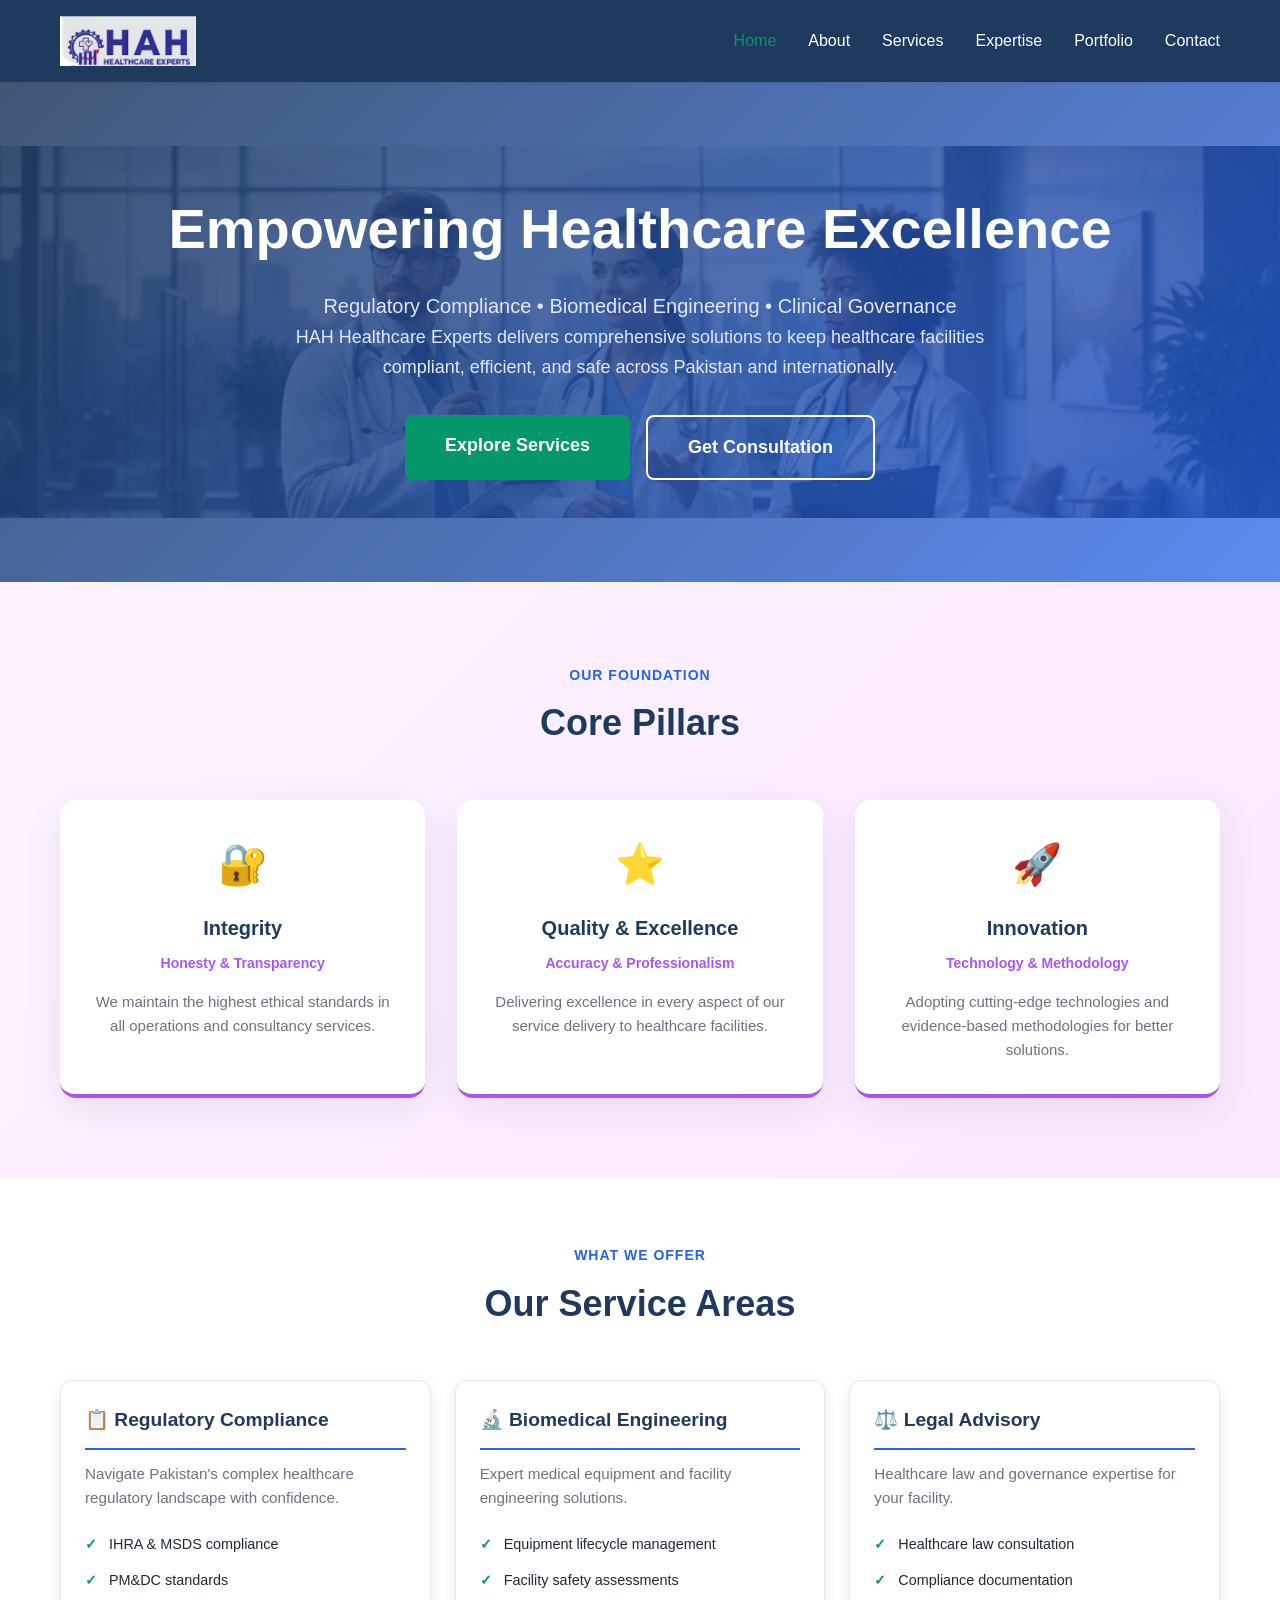
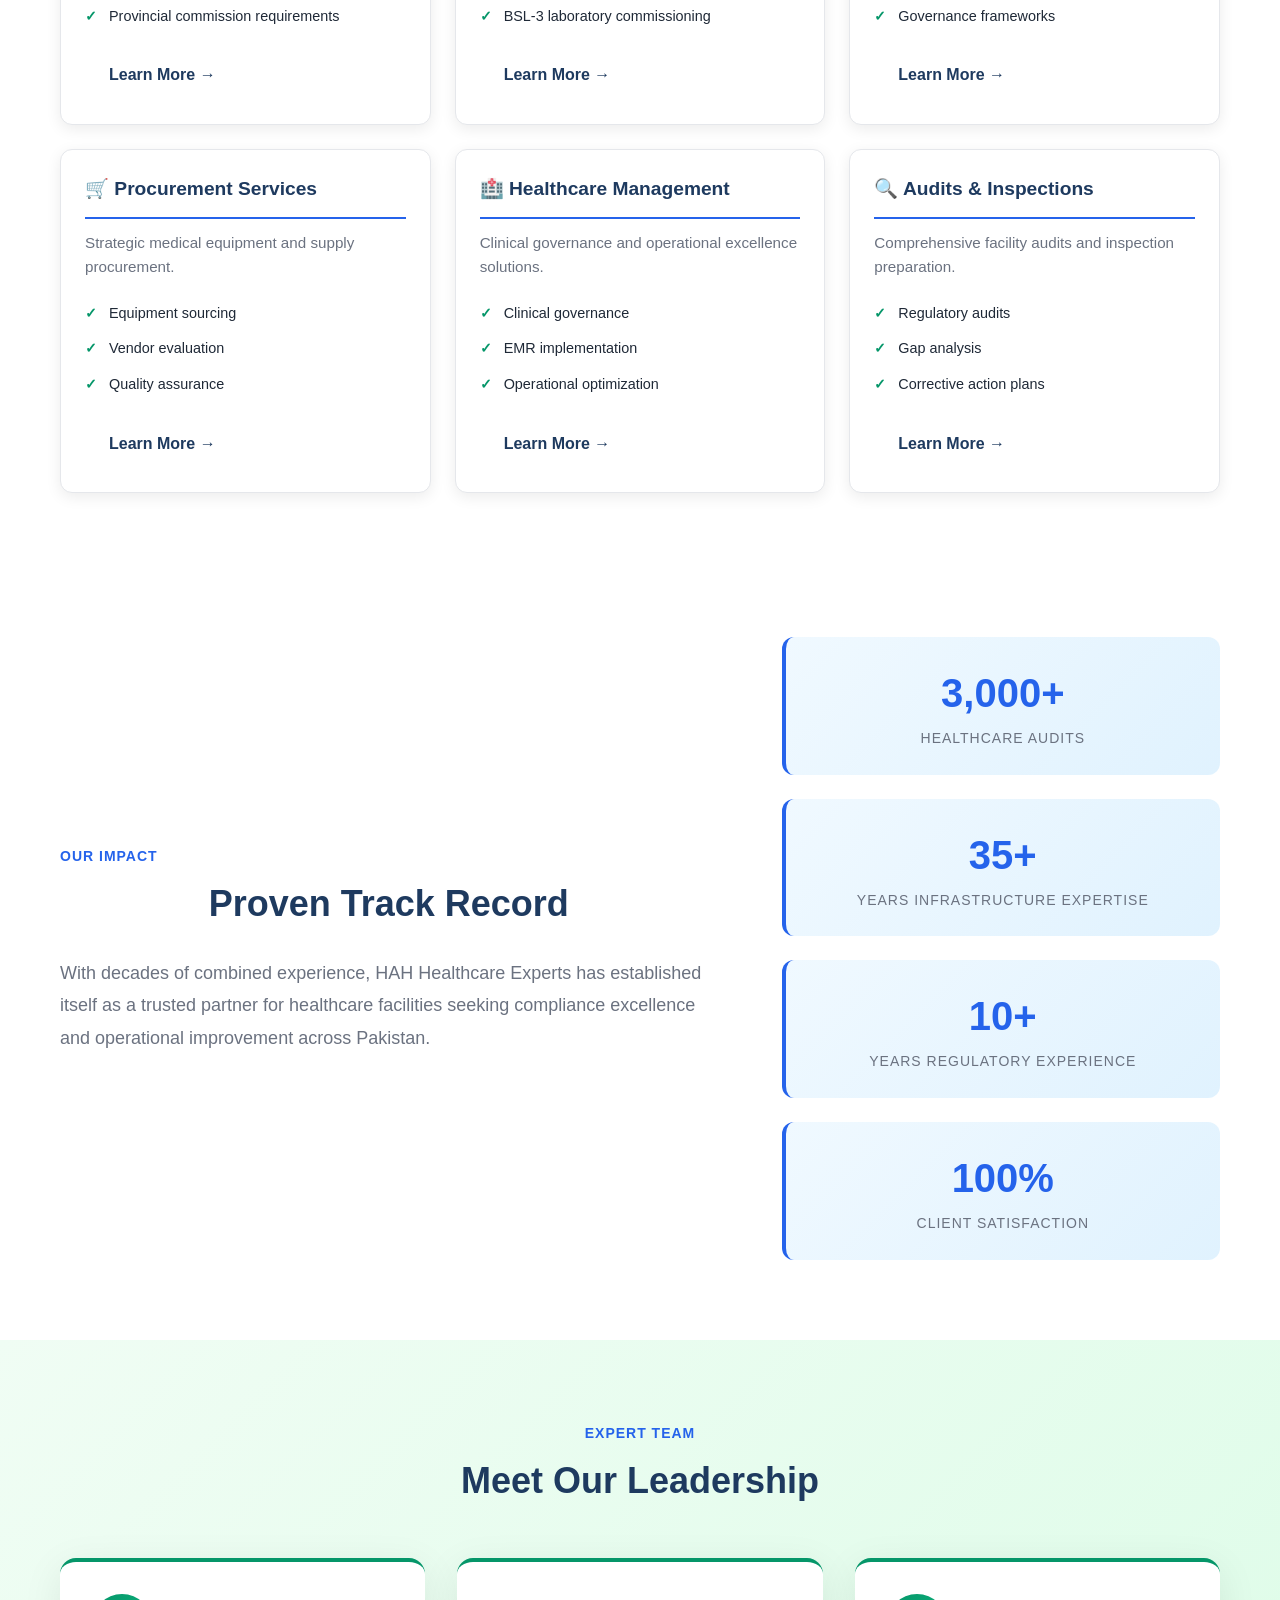
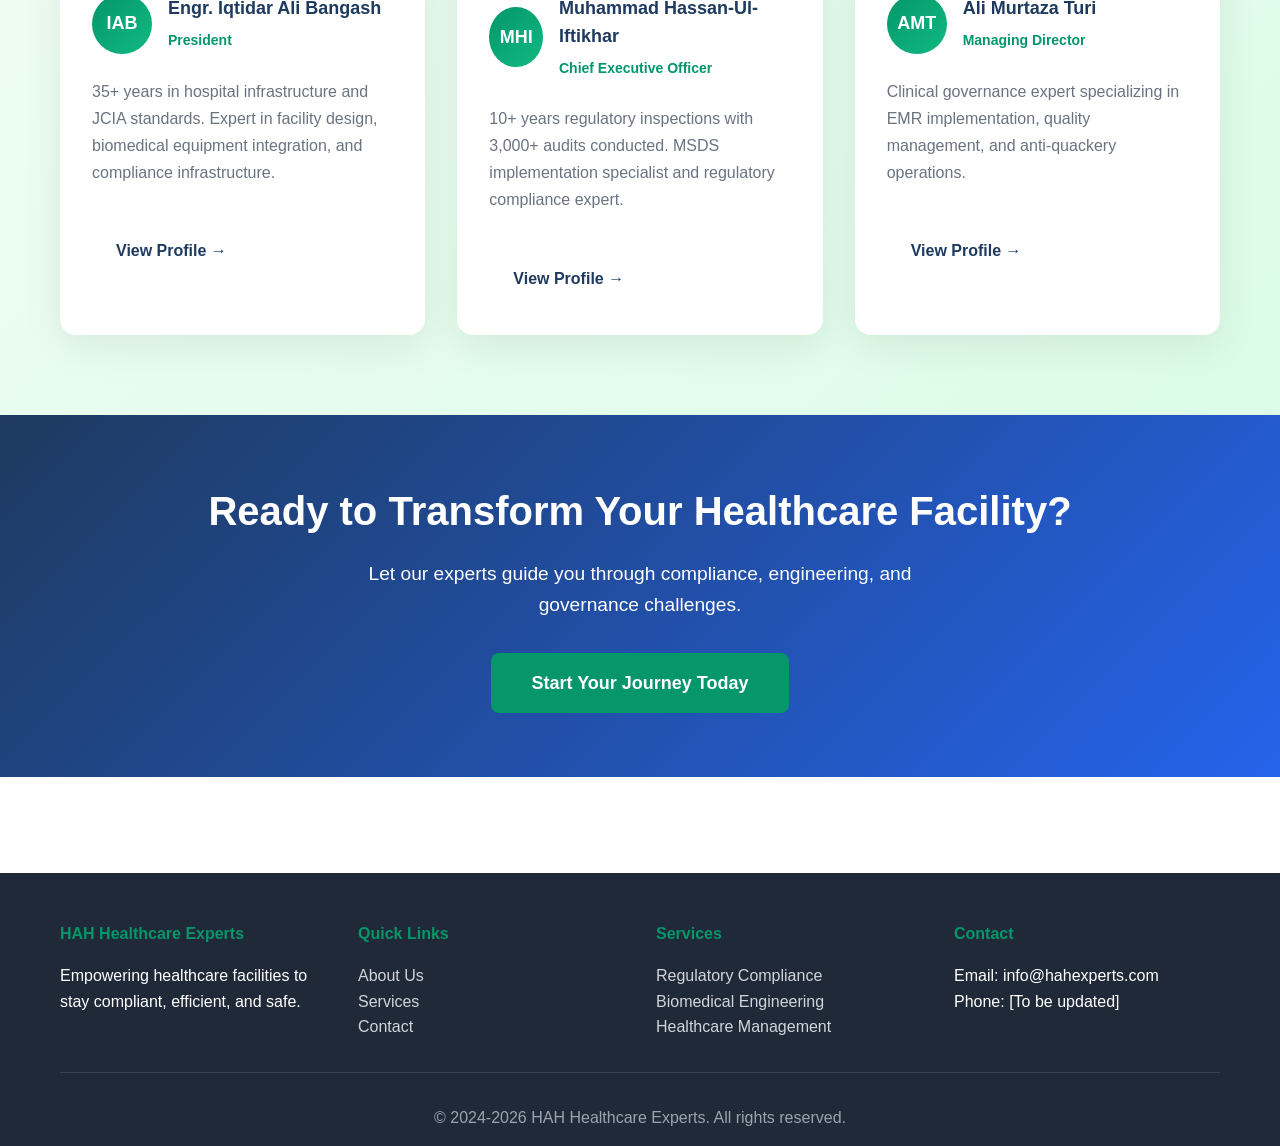
==== public_html/index.html @ 11bd0dc6 "Initial Commit" ====
<!DOCTYPE html>
<html lang="en">
<head>
    <meta charset="UTF-8">
    <meta name="viewport" content="width=device-width, initial-scale=1.0">
    <title>HAH Healthcare Experts - Healthcare Regulatory Compliance & Biomedical Engineering</title>
    <meta name="description" content="HAH Healthcare Experts: Empowering healthcare facilities to stay compliant, efficient, and safe. Regulatory compliance, biomedical engineering, and clinical governance solutions.">
    <meta name="keywords" content="healthcare compliance, biomedical engineering, regulatory, IHRA, MSDS, Pakistan">
    <link rel="stylesheet" href="styles/main.css">
</head>
<body>
    <!-- Navigation -->
    <nav class="navbar">
        <div class="container">
            <a href="index.html" class="logo"><img src="images/logo.png" alt="HAH Healthcare Experts" class="logo-img"></a>
            <ul class="nav-menu">
                <li><a href="index.html" class="active">Home</a></li>
                <li><a href="about.html">About</a></li>
                <li><a href="services.html">Services</a></li>
                <li><a href="expertise.html">Expertise</a></li>
                <li><a href="portfolio.html">Portfolio</a></li>
                <li><a href="contact.html">Contact</a></li>
            </ul>
        </div>
    </nav>

    <!-- Hero Section -->
    <section class="about-hero home-hero">
        <img src="images/header-healthcare-experts.png" alt="Healthcare Excellence" class="about-hero-image">
        <div class="about-hero-overlay">
            <div class="container">
                <h1>Empowering Healthcare Excellence</h1>
                <p class="hero-subtitle">Regulatory Compliance • Biomedical Engineering • Clinical Governance</p>
                <p class="hero-description">HAH Healthcare Experts delivers comprehensive solutions to keep healthcare facilities compliant, efficient, and safe across Pakistan and internationally.</p>
                <div class="hero-buttons">
                    <a href="services.html" class="btn btn-primary btn-large">Explore Services</a>
                    <a href="contact.html" class="btn btn-outline-light btn-large">Get Consultation</a>
                </div>
            </div>
        </div>
    </section>

    <!-- Core Pillars -->
    <section class="about-values">
        <div class="container">
            <div class="section-header">
                <span class="section-label">Our Foundation</span>
                <h2>Core Pillars</h2>
            </div>
            <div class="values-cards">
                <div class="value-card">
                    <div class="value-icon">🔐</div>
                    <h3>Integrity</h3>
                    <p class="value-highlight">Honesty & Transparency</p>
                    <p>We maintain the highest ethical standards in all operations and consultancy services.</p>
                </div>
                <div class="value-card">
                    <div class="value-icon">⭐</div>
                    <h3>Quality & Excellence</h3>
                    <p class="value-highlight">Accuracy & Professionalism</p>
                    <p>Delivering excellence in every aspect of our service delivery to healthcare facilities.</p>
                </div>
                <div class="value-card">
                    <div class="value-icon">🚀</div>
                    <h3>Innovation</h3>
                    <p class="value-highlight">Technology & Methodology</p>
                    <p>Adopting cutting-edge technologies and evidence-based methodologies for better solutions.</p>
                </div>
            </div>
        </div>
    </section>

    <!-- Services Overview -->
    <section class="biomedical-detailed">
        <div class="container">
            <div class="section-header">
                <span class="section-label">What We Offer</span>
                <h2>Our Service Areas</h2>
            </div>
            <div class="biomedical-services">
                <div class="service-detail">
                    <h3>📋 Regulatory Compliance</h3>
                    <p>Navigate Pakistan's complex healthcare regulatory landscape with confidence.</p>
                    <ul>
                        <li>IHRA & MSDS compliance</li>
                        <li>PM&DC standards</li>
                        <li>Provincial commission requirements</li>
                    </ul>
                    <a href="compliance.html" class="btn btn-secondary">Learn More →</a>
                </div>
                <div class="service-detail">
                    <h3>🔬 Biomedical Engineering</h3>
                    <p>Expert medical equipment and facility engineering solutions.</p>
                    <ul>
                        <li>Equipment lifecycle management</li>
                        <li>Facility safety assessments</li>
                        <li>BSL-3 laboratory commissioning</li>
                    </ul>
                    <a href="biomedical.html" class="btn btn-secondary">Learn More →</a>
                </div>
                <div class="service-detail">
                    <h3>⚖️ Legal Advisory</h3>
                    <p>Healthcare law and governance expertise for your facility.</p>
                    <ul>
                        <li>Healthcare law consultation</li>
                        <li>Compliance documentation</li>
                        <li>Governance frameworks</li>
                    </ul>
                    <a href="services.html" class="btn btn-secondary">Learn More →</a>
                </div>
                <div class="service-detail">
                    <h3>🛒 Procurement Services</h3>
                    <p>Strategic medical equipment and supply procurement.</p>
                    <ul>
                        <li>Equipment sourcing</li>
                        <li>Vendor evaluation</li>
                        <li>Quality assurance</li>
                    </ul>
                    <a href="services.html" class="btn btn-secondary">Learn More →</a>
                </div>
                <div class="service-detail">
                    <h3>🏥 Healthcare Management</h3>
                    <p>Clinical governance and operational excellence solutions.</p>
                    <ul>
                        <li>Clinical governance</li>
                        <li>EMR implementation</li>
                        <li>Operational optimization</li>
                    </ul>
                    <a href="services.html" class="btn btn-secondary">Learn More →</a>
                </div>
                <div class="service-detail">
                    <h3>🔍 Audits & Inspections</h3>
                    <p>Comprehensive facility audits and inspection preparation.</p>
                    <ul>
                        <li>Regulatory audits</li>
                        <li>Gap analysis</li>
                        <li>Corrective action plans</li>
                    </ul>
                    <a href="services.html" class="btn btn-secondary">Learn More →</a>
                </div>
            </div>
        </div>
    </section>

    <!-- Statistics -->
    <section class="about-who-we-are">
        <div class="container">
            <div class="who-content">
                <div class="who-text">
                    <span class="section-label">Our Impact</span>
                    <h2>Proven Track Record</h2>
                    <p>With decades of combined experience, HAH Healthcare Experts has established itself as a trusted partner for healthcare facilities seeking compliance excellence and operational improvement across Pakistan.</p>
                </div>
                <div class="who-stats">
                    <div class="stat-item">
                        <span class="stat-number">3,000+</span>
                        <span class="stat-label">Healthcare Audits</span>
                    </div>
                    <div class="stat-item">
                        <span class="stat-number">35+</span>
                        <span class="stat-label">Years Infrastructure Expertise</span>
                    </div>
                    <div class="stat-item">
                        <span class="stat-number">10+</span>
                        <span class="stat-label">Years Regulatory Experience</span>
                    </div>
                    <div class="stat-item">
                        <span class="stat-number">100%</span>
                        <span class="stat-label">Client Satisfaction</span>
                    </div>
                </div>
            </div>
        </div>
    </section>

    <!-- Leadership -->
    <section class="about-team">
        <div class="container">
            <div class="section-header">
                <span class="section-label">Expert Team</span>
                <h2>Meet Our Leadership</h2>
            </div>
            <div class="team-cards">
                <div class="team-card">
                    <div class="team-card-header">
                        <div class="team-avatar">IAB</div>
                        <div class="team-title-block">
                            <h3>Engr. Iqtidar Ali Bangash</h3>
                            <span class="team-role">President</span>
                        </div>
                    </div>
                    <p class="team-bio">35+ years in hospital infrastructure and JCIA standards. Expert in facility design, biomedical equipment integration, and compliance infrastructure.</p>
                    <a href="expertise.html" class="btn btn-secondary">View Profile →</a>
                </div>
                <div class="team-card">
                    <div class="team-card-header">
                        <div class="team-avatar">MHI</div>
                        <div class="team-title-block">
                            <h3>Muhammad Hassan-Ul-Iftikhar</h3>
                            <span class="team-role">Chief Executive Officer</span>
                        </div>
                    </div>
                    <p class="team-bio">10+ years regulatory inspections with 3,000+ audits conducted. MSDS implementation specialist and regulatory compliance expert.</p>
                    <a href="expertise.html" class="btn btn-secondary">View Profile →</a>
                </div>
                <div class="team-card">
                    <div class="team-card-header">
                        <div class="team-avatar">AMT</div>
                        <div class="team-title-block">
                            <h3>Ali Murtaza Turi</h3>
                            <span class="team-role">Managing Director</span>
                        </div>
                    </div>
                    <p class="team-bio">Clinical governance expert specializing in EMR implementation, quality management, and anti-quackery operations.</p>
                    <a href="expertise.html" class="btn btn-secondary">View Profile →</a>
                </div>
            </div>
        </div>
    </section>

    <!-- CTA Section -->
    <section class="cta-section">
        <div class="container">
            <h2>Ready to Transform Your Healthcare Facility?</h2>
            <p>Let our experts guide you through compliance, engineering, and governance challenges.</p>
            <a href="contact.html" class="btn btn-primary btn-large">Start Your Journey Today</a>
        </div>
    </section>

    <!-- Footer -->
    <footer class="footer">
        <div class="container">
            <div class="footer-content">
                <div class="footer-section">
                    <h4>HAH Healthcare Experts</h4>
                    <p>Empowering healthcare facilities to stay compliant, efficient, and safe.</p>
                </div>
                <div class="footer-section">
                    <h4>Quick Links</h4>
                    <ul>
                        <li><a href="about.html">About Us</a></li>
                        <li><a href="services.html">Services</a></li>
                        <li><a href="contact.html">Contact</a></li>
                    </ul>
                </div>
                <div class="footer-section">
                    <h4>Services</h4>
                    <ul>
                        <li><a href="compliance.html">Regulatory Compliance</a></li>
                        <li><a href="biomedical.html">Biomedical Engineering</a></li>
                        <li><a href="services.html">Healthcare Management</a></li>
                    </ul>
                </div>
                <div class="footer-section">
                    <h4>Contact</h4>
                    <p>Email: info@hahexperts.com</p>
                    <p>Phone: [To be updated]</p>
                </div>
            </div>
            <div class="footer-bottom">
                <p>&copy; 2024-2026 HAH Healthcare Experts. All rights reserved.</p>
            </div>
        </div>
    </footer>

    <script src="styles/main.js"></script>
</body>
</html>
---- public_html/styles/main.css ----
/* HAH Healthcare Experts - Main Stylesheet */

* {
    margin: 0;
    padding: 0;
    box-sizing: border-box;
}

:root {
    --primary-color: #1e3a5f;
    --secondary-color: #2563eb;
    --accent-color: #059669;
    --light-bg: #f8fafc;
    --text-dark: #1f2937;
    --text-light: #6b7280;
    --border-color: #e5e7eb;
    --shadow: 0 1px 3px rgba(0,0,0,0.1);
    --shadow-md: 0 4px 6px rgba(0,0,0,0.1);
}

body {
    font-family: -apple-system, BlinkMacSystemFont, 'Segoe UI', Roboto, 'Helvetica Neue', Arial, sans-serif;
    line-height: 1.6;
    color: var(--text-dark);
    background-color: #fff;
}

.container {
    max-width: 1200px;
    margin: 0 auto;
    padding: 0 20px;
}

/* Navigation */
.navbar {
    background: var(--primary-color);
    color: white;
    padding: 1rem 0;
    box-shadow: var(--shadow);
    position: sticky;
    top: 0;
    z-index: 100;
}

.navbar .container {
    display: flex;
    justify-content: space-between;
    align-items: center;
}

.logo {
    font-size: 1.5rem;
    font-weight: 700;
    color: white;
    text-decoration: none;
    display: flex;
    align-items: center;
}

.logo-img {
    height: 50px;
    width: auto;
    max-width: 200px;
    object-fit: contain;
}

.nav-menu {
    display: flex;
    list-style: none;
    gap: 2rem;
}

.nav-menu a {
    color: white;
    text-decoration: none;
    transition: color 0.3s ease;
}

.nav-menu a:hover,
.nav-menu a.active {
    color: var(--accent-color);
}

/* Hero Section */
.hero {
    background: linear-gradient(135deg, var(--primary-color) 0%, var(--secondary-color) 100%);
    color: white;
    padding: 6rem 0;
}

.hero .container {
    display: grid;
    grid-template-columns: 1fr 1fr;
    gap: 3rem;
    align-items: center;
}

.hero-content h1 {
    font-size: 3rem;
    margin-bottom: 1rem;
    line-height: 1.2;
}

.hero .subtitle {
    font-size: 1.25rem;
    margin-bottom: 1rem;
    color: #e0e7ff;
}

.hero .description {
    font-size: 1.1rem;
    margin-bottom: 2rem;
    color: #dbeafe;
    max-width: 90%;
}

.cta-buttons {
    display: flex;
    gap: 1rem;
    flex-wrap: wrap;
}

.btn {
    padding: 0.75rem 1.5rem;
    border-radius: 0.5rem;
    text-decoration: none;
    font-weight: 600;
    transition: all 0.3s ease;
    border: none;
    cursor: pointer;
    display: inline-block;
    text-align: center;
}

.btn-primary {
    background: var(--accent-color);
    color: white;
}

.btn-primary:hover {
    background: #047857;
    transform: translateY(-2px);
    box-shadow: var(--shadow-md);
}

.btn-secondary {
    background: white;
    color: var(--primary-color);
}

.btn-secondary:hover {
    background: #f0f9ff;
}

.btn-large {
    padding: 1rem 2rem;
    font-size: 1.1rem;
}

/* Sections */
section {
    padding: 4rem 0;
}

section h2 {
    font-size: 2.5rem;
    margin-bottom: 1rem;
    text-align: center;
    color: var(--primary-color);
}

section h3 {
    font-size: 1.5rem;
    color: var(--primary-color);
    margin-bottom: 0.5rem;
}

/* Pillars Section */
.pillars {
    background: var(--light-bg);
}

.pillars-grid {
    display: grid;
    grid-template-columns: repeat(auto-fit, minmax(250px, 1fr));
    gap: 2rem;
    margin-top: 3rem;
}

.pillar-card {
    background: white;
    padding: 2rem;
    border-radius: 0.5rem;
    box-shadow: var(--shadow);
    text-align: center;
    transition: transform 0.3s ease;
}

.pillar-card:hover {
    transform: translateY(-5px);
}

.pillar-icon {
    font-size: 3rem;
    margin-bottom: 1rem;
}

.pillar-card h3 {
    margin-bottom: 0.5rem;
}

.pillar-card p {
    color: var(--text-light);
}

/* Services Grid */
.services-grid {
    display: grid;
    grid-template-columns: repeat(auto-fit, minmax(300px, 1fr));
    gap: 2rem;
    margin-top: 3rem;
}

.service-card {
    background: white;
    padding: 2rem;
    border-radius: 0.5rem;
    box-shadow: var(--shadow);
    border-left: 4px solid var(--accent-color);
    transition: all 0.3s ease;
}

.service-card:hover {
    box-shadow: var(--shadow-md);
    transform: translateY(-2px);
}

.service-card a {
    color: var(--secondary-color);
    text-decoration: none;
    font-weight: 600;
    transition: color 0.3s ease;
}

.service-card a:hover {
    color: var(--accent-color);
}

/* Stats Section */
.stats {
    background: var(--primary-color);
    color: white;
    display: grid;
    grid-template-columns: repeat(auto-fit, minmax(200px, 1fr));
    gap: 2rem;
    text-align: center;
}

.stat-item h3 {
    font-size: 2.5rem;
    color: var(--accent-color);
    margin-bottom: 0.5rem;
}

.stat-item p {
    color: #e0e7ff;
}

/* Leadership Section */
.leaders-grid {
    display: grid;
    grid-template-columns: repeat(auto-fit, minmax(300px, 1fr));
    gap: 2rem;
    margin-top: 3rem;
}

.leader-card {
    background: white;
    padding: 2rem;
    border-radius: 0.5rem;
    box-shadow: var(--shadow);
    text-align: center;
}

.leader-card .position {
    color: var(--secondary-color);
    font-weight: 600;
    margin-bottom: 1rem;
}

.leader-card .expertise {
    color: var(--text-light);
    font-size: 0.95rem;
}

/* CTA Section */
.cta-section {
    background: linear-gradient(135deg, var(--primary-color) 0%, var(--secondary-color) 100%);
    color: white;
    text-align: center;
    padding: 4rem;
}

.cta-section h2 {
    color: white;
    margin-bottom: 1rem;
}

.cta-section p {
    font-size: 1.2rem;
    margin-bottom: 2rem;
    max-width: 600px;
    margin-left: auto;
    margin-right: auto;
}

/* Footer */
.footer {
    background: var(--text-dark);
    color: white;
    padding: 3rem 0 1rem;
    margin-top: 6rem;
}

.footer-content {
    display: grid;
    grid-template-columns: repeat(auto-fit, minmax(250px, 1fr));
    gap: 2rem;
    margin-bottom: 2rem;
}

.footer-section h4 {
    margin-bottom: 1rem;
    color: var(--accent-color);
}

.footer-section ul {
    list-style: none;
}

.footer-section a {
    color: #d1d5db;
    text-decoration: none;
    transition: color 0.3s ease;
}

.footer-section a:hover {
    color: var(--accent-color);
}

.footer-bottom {
    border-top: 1px solid #374151;
    padding-top: 2rem;
    text-align: center;
    color: #9ca3af;
}

/* Page Header */
.page-header {
    background: linear-gradient(135deg, var(--primary-color) 0%, var(--secondary-color) 100%);
    color: white;
    padding: 0;
    text-align: center;
}

.page-header-image {
    width: 100%;
    height: 280px;
    object-fit: cover;
    display: block;
}

.page-header-content {
    padding: 3rem 2rem;
}

.page-header h1 {
    font-size: 2.5rem;
    margin-bottom: 1rem;
}

.page-header p {
    font-size: 1.1rem;
    opacity: 0.95;
}

/* Contact Section */
.contact-section {
    display: grid;
    grid-template-columns: 1fr 1fr;
    gap: 3rem;
    margin-top: 3rem;
}

.contact-info,
.contact-form {
    background: var(--light-bg);
    padding: 2rem;
    border-radius: 0.5rem;
}

.contact-item {
    margin-bottom: 2rem;
}

.contact-item a {
    color: var(--secondary-color);
    text-decoration: none;
}

.contact-item a:hover {
    text-decoration: underline;
}

/* Contact Form */
.form-group {
    margin-bottom: 1.5rem;
}

.form-group label {
    display: block;
    margin-bottom: 0.5rem;
    font-weight: 600;
    color: var(--text-dark);
}

.form-group input,
.form-group textarea,
.form-group select {
    width: 100%;
    padding: 0.75rem;
    border: 1px solid var(--border-color);
    border-radius: 0.5rem;
    font-size: 1rem;
    font-family: inherit;
}

.form-group input:focus,
.form-group textarea:focus,
.form-group select:focus {
    outline: none;
    border-color: var(--secondary-color);
    box-shadow: 0 0 0 3px rgba(37, 99, 235, 0.1);
}

.form-status {
    margin-top: 1rem;
    padding: 1rem;
    border-radius: 0.5rem;
    display: none;
}

.form-status.success {
    display: block;
    background: #d1fae5;
    color: #065f46;
    border: 1px solid #a7f3d0;
}

.form-status.error {
    display: block;
    background: #fee2e2;
    color: #991b1b;
    border: 1px solid #fecaca;
}

/* FAQ Section */
.faq-grid {
    display: grid;
    grid-template-columns: repeat(auto-fit, minmax(300px, 1fr));
    gap: 2rem;
    margin-top: 3rem;
}

.faq-item {
    background: var(--light-bg);
    padding: 2rem;
    border-radius: 0.5rem;
    border-left: 4px solid var(--secondary-color);
}

.faq-item h3 {
    margin-bottom: 1rem;
    color: var(--primary-color);
}

/* Detailed Content Sections */
.service-detail-item {
    background: var(--light-bg);
    padding: 2rem;
    margin-bottom: 2rem;
    border-radius: 0.5rem;
    border-left: 4px solid var(--secondary-color);
}

.service-header {
    margin-bottom: 1.5rem;
}

.service-header h2 {
    text-align: left;
    font-size: 1.8rem;
    margin-bottom: 0.5rem;
}

.service-intro {
    color: var(--text-light);
    font-size: 1.1rem;
}

.service-features,
.service-benefits {
    margin-bottom: 1.5rem;
}

.service-features h3,
.service-benefits h3 {
    margin-bottom: 1rem;
}

.service-features ul,
.service-benefits ul {
    list-style: none;
    padding-left: 1rem;
}

.service-features li,
.service-benefits li {
    margin-bottom: 0.75rem;
    padding-left: 1.5rem;
    position: relative;
}

.service-features li:before,
.service-benefits li:before {
    content: "✓";
    position: absolute;
    left: 0;
    color: var(--accent-color);
    font-weight: bold;
}

/* Timeline */
.timeline {
    display: grid;
    grid-template-columns: repeat(auto-fit, minmax(150px, 1fr));
    gap: 1rem;
    margin-top: 2rem;
}

.timeline-item {
    position: relative;
    padding: 1.5rem;
    background: white;
    border-radius: 0.5rem;
    box-shadow: var(--shadow);
    text-align: center;
}

.timeline-marker {
    display: inline-flex;
    align-items: center;
    justify-content: center;
    width: 2rem;
    height: 2rem;
    background: var(--secondary-color);
    color: white;
    border-radius: 50%;
    margin-bottom: 0.5rem;
    font-weight: bold;
}

.timeline-item h3 {
    margin-bottom: 0.5rem;
}

.timeline-item p {
    font-size: 0.9rem;
    color: var(--text-light);
}

/* Expertise Cards */
.expertise-card {
    background: white;
    border: 1px solid var(--border-color);
    border-radius: 0.5rem;
    margin-bottom: 2rem;
    overflow: hidden;
    box-shadow: var(--shadow);
}

.expertise-card.featured {
    border-left: 4px solid var(--secondary-color);
}

.expertise-header {
    background: var(--light-bg);
    padding: 2rem;
    border-bottom: 1px solid var(--border-color);
}

.expertise-header h2 {
    text-align: left;
    font-size: 1.8rem;
    margin-bottom: 0.25rem;
    color: var(--primary-color);
}

.expertise-header .position {
    color: var(--secondary-color);
    font-weight: 600;
    font-size: 1.1rem;
}

.expertise-body {
    padding: 2rem;
}

.expertise-details,
.expertise-highlights,
.expertise-contribution {
    margin-bottom: 2rem;
}

.expertise-details h3,
.expertise-highlights h3,
.expertise-contribution h3 {
    margin-bottom: 1rem;
    color: var(--primary-color);
}

.expertise-details ul,
.expertise-highlights ul {
    list-style: none;
    padding-left: 1rem;
}

.expertise-details li,
.expertise-highlights li {
    padding: 0.5rem 0;
    padding-left: 1.5rem;
    position: relative;
}

.expertise-details li:before,
.expertise-highlights li:before {
    content: "•";
    position: absolute;
    left: 0;
    color: var(--secondary-color);
}

/* Portfolio Cards */
.project-card {
    background: white;
    border: 1px solid var(--border-color);
    border-radius: 0.5rem;
    margin-bottom: 2rem;
    box-shadow: var(--shadow);
    transition: all 0.3s ease;
}

.project-card:hover {
    box-shadow: var(--shadow-md);
    transform: translateY(-2px);
}

.project-header {
    background: linear-gradient(135deg, var(--primary-color) 0%, var(--secondary-color) 100%);
    color: white;
    padding: 1.5rem;
}

.project-header h3 {
    color: white;
    margin-bottom: 0.5rem;
    font-size: 1.3rem;
}

.project-type {
    background: rgba(255, 255, 255, 0.2);
    display: inline-block;
    padding: 0.25rem 0.75rem;
    border-radius: 2rem;
    font-size: 0.9rem;
}

.project-content {
    padding: 1.5rem;
}

.project-content p {
    margin-bottom: 1rem;
    color: var(--text-dark);
}

.project-content strong {
    color: var(--primary-color);
}

.project-content ul {
    list-style: none;
    padding-left: 1rem;
    margin-left: 1rem;
}

.project-content li {
    padding: 0.5rem 0;
    padding-left: 1.5rem;
    position: relative;
    color: var(--text-light);
}

.project-content li:before {
    content: "✓";
    position: absolute;
    left: 0;
    color: var(--accent-color);
    font-weight: bold;
}

/* Responsive Design */
@media (max-width: 768px) {
    .nav-menu {
        gap: 1rem;
        font-size: 0.9rem;
    }

    .hero .container {
        grid-template-columns: 1fr;
    }

    .hero-content h1 {
        font-size: 2rem;
    }

    .contact-section {
        grid-template-columns: 1fr;
    }

    .cta-buttons {
        flex-direction: column;
    }

    section h2 {
        font-size: 2rem;
    }

    .services-grid,
    .pillars-grid,
    .leaders-grid,
    .team-members,
    .expertise-matrix,
    .facility-grid {
        grid-template-columns: 1fr;
    }

    .timeline {
        grid-template-columns: repeat(auto-fit, minmax(120px, 1fr));
    }
}

/* Service Detail Cards Layout */
.biomedical-services {
    display: grid;
    grid-template-columns: repeat(auto-fit, minmax(350px, 1fr));
    gap: 1.5rem;
    margin-top: 2rem;
}

.biomedical-services > h2 {
    grid-column: 1 / -1;
    text-align: center;
    margin-bottom: 1rem;
}

.service-detail {
    background: white;
    padding: 1.5rem;
    border-radius: 0.75rem;
    box-shadow: 0 4px 15px rgba(0, 0, 0, 0.08);
    border: 1px solid var(--border-color);
    transition: transform 0.3s ease, box-shadow 0.3s ease;
}

.service-detail:hover {
    transform: translateY(-5px);
    box-shadow: 0 8px 25px rgba(0, 0, 0, 0.12);
}

.service-detail h3 {
    color: var(--primary-color);
    font-size: 1.2rem;
    margin-bottom: 0.75rem;
    padding-bottom: 0.75rem;
    border-bottom: 2px solid var(--secondary-color);
}

.service-detail > p {
    color: var(--text-light);
    font-size: 0.95rem;
    margin-bottom: 1rem;
}

.service-detail ul {
    list-style: none;
    padding: 0;
    margin: 0;
}

.service-detail li {
    padding: 0.4rem 0 0.4rem 1.5rem;
    position: relative;
    font-size: 0.9rem;
    color: var(--text-dark);
}

.service-detail li:before {
    content: "✓";
    position: absolute;
    left: 0;
    color: var(--accent-color);
    font-weight: bold;
}

/* Equipment Categories Cards */
.equipment-categories {
    margin-top: 3rem;
    padding-top: 2rem;
}

.equipment-categories > h2 {
    text-align: center;
    margin-bottom: 2rem;
}

.categories-grid {
    display: grid;
    grid-template-columns: repeat(auto-fit, minmax(260px, 1fr));
    gap: 1.5rem;
}

.category {
    background: linear-gradient(135deg, #f0f9ff 0%, #e0f2fe 100%);
    padding: 1.5rem;
    border-radius: 0.75rem;
    border: 1px solid #bae6fd;
    transition: transform 0.3s ease, box-shadow 0.3s ease;
}

.category:hover {
    transform: translateY(-5px);
    box-shadow: 0 8px 25px rgba(14, 165, 233, 0.15);
}

.category h3 {
    color: var(--primary-color);
    font-size: 1.1rem;
    margin-bottom: 1rem;
    padding-bottom: 0.75rem;
    border-bottom: 2px solid #0ea5e9;
}

.category ul {
    list-style: none;
    padding: 0;
    margin: 0;
}

.category li {
    padding: 0.4rem 0 0.4rem 1.5rem;
    position: relative;
    font-size: 0.9rem;
    color: var(--text-dark);
}

.category li:before {
    content: "•";
    position: absolute;
    left: 0;
    color: #0ea5e9;
    font-weight: bold;
    font-size: 1.2rem;
}

/* Engineering Process Cards */
.engineering-process {
    margin-top: 3rem;
    padding-top: 2rem;
}

.engineering-process > h2 {
    text-align: center;
    margin-bottom: 2rem;
}

.process-steps {
    display: grid;
    grid-template-columns: repeat(auto-fit, minmax(180px, 1fr));
    gap: 1.25rem;
}

.step {
    background: linear-gradient(135deg, #fdf4ff 0%, #fae8ff 100%);
    padding: 1.5rem;
    border-radius: 0.75rem;
    border: 1px solid #e879f9;
    text-align: center;
    transition: transform 0.3s ease, box-shadow 0.3s ease;
}

.step:hover {
    transform: translateY(-5px);
    box-shadow: 0 8px 25px rgba(168, 85, 247, 0.15);
}

.step-number {
    width: 50px;
    height: 50px;
    background: linear-gradient(135deg, #a855f7 0%, #7c3aed 100%);
    color: white;
    border-radius: 50%;
    display: flex;
    align-items: center;
    justify-content: center;
    font-size: 1.5rem;
    font-weight: bold;
    margin: 0 auto 1rem;
}

.step h3 {
    color: var(--primary-color);
    font-size: 1.1rem;
    margin-bottom: 0.5rem;
}

.step p {
    color: var(--text-light);
    font-size: 0.85rem;
    margin: 0;
}

/* Why Biomedical Benefits Grid */
.why-biomedical {
    margin-top: 3rem;
    padding-top: 2rem;
}

.why-biomedical > h2 {
    text-align: center;
    margin-bottom: 2rem;
}

.benefits-grid {
    display: grid;
    grid-template-columns: repeat(auto-fit, minmax(280px, 1fr));
    gap: 1.5rem;
}

.benefit {
    background: linear-gradient(135deg, #f0fdf4 0%, #dcfce7 100%);
    padding: 1.5rem;
    border-radius: 0.75rem;
    border: 1px solid #86efac;
    transition: transform 0.3s ease, box-shadow 0.3s ease;
}

.benefit:hover {
    transform: translateY(-5px);
    box-shadow: 0 8px 25px rgba(34, 197, 94, 0.15);
}

.benefit h3 {
    color: var(--primary-color);
    font-size: 1.1rem;
    margin-bottom: 0.5rem;
    padding-bottom: 0.5rem;
    border-bottom: 2px solid #22c55e;
}

.benefit p {
    color: var(--text-light);
    font-size: 0.9rem;
    margin: 0;
}

/* ================================
   About Page - Modern Template
   ================================ */

/* About Hero Section */
.about-hero {
    position: relative;
    width: 100%;
    height: 400px;
    overflow: hidden;
}

.about-hero-image {
    width: 100%;
    height: 100%;
    object-fit: cover;
}

.about-hero-overlay {
    position: absolute;
    top: 0;
    left: 0;
    right: 0;
    bottom: 0;
    background: linear-gradient(135deg, rgba(30, 58, 95, 0.85) 0%, rgba(37, 99, 235, 0.75) 100%);
    display: flex;
    align-items: center;
}

.about-hero-overlay h1 {
    color: white;
    font-size: 3rem;
    margin-bottom: 1rem;
}

.hero-subtitle {
    color: #e0e7ff;
    font-size: 1.25rem;
}

/* Section Labels */
.section-label {
    display: inline-block;
    font-size: 0.875rem;
    font-weight: 600;
    text-transform: uppercase;
    letter-spacing: 1px;
    color: var(--secondary-color);
    margin-bottom: 0.5rem;
}

.section-header {
    text-align: center;
    margin-bottom: 3rem;
}

.section-header h2 {
    font-size: 2.25rem;
    color: var(--primary-color);
}

/* Mission & Vision - Side by Side */
.about-mission-vision {
    padding: 5rem 0;
    background: linear-gradient(135deg, #f0f9ff 0%, #e0f2fe 100%);
}

.mv-grid {
    display: grid;
    grid-template-columns: repeat(auto-fit, minmax(350px, 1fr));
    gap: 2rem;
}

.mv-card {
    background: white;
    padding: 2.5rem;
    border-radius: 1rem;
    box-shadow: 0 10px 40px rgba(0,0,0,0.08);
    text-align: center;
    transition: transform 0.3s ease;
}

.mv-card:hover {
    transform: translateY(-5px);
}

.mv-icon {
    font-size: 3rem;
    margin-bottom: 1rem;
}

.mv-card h2 {
    color: var(--primary-color);
    font-size: 1.75rem;
    margin-bottom: 1rem;
}

.mv-tagline {
    font-size: 1.125rem;
    color: var(--secondary-color);
    font-weight: 600;
    margin-bottom: 1rem;
    font-style: italic;
}

.mv-mission {
    border-top: 4px solid var(--secondary-color);
}

.mv-vision {
    border-top: 4px solid var(--accent-color);
}

/* Who We Are Section */
.about-who-we-are {
    padding: 5rem 0;
    background: white;
}

.who-content {
    display: grid;
    grid-template-columns: 1.5fr 1fr;
    gap: 4rem;
    align-items: center;
}

.who-text h2 {
    font-size: 2.25rem;
    color: var(--primary-color);
    margin-bottom: 1.5rem;
}

.who-text p {
    color: var(--text-light);
    font-size: 1.125rem;
    line-height: 1.8;
}

.who-stats {
    display: grid;
    gap: 1.5rem;
}

.stat-item {
    background: linear-gradient(135deg, #f0f9ff 0%, #e0f2fe 100%);
    padding: 1.5rem;
    border-radius: 0.75rem;
    text-align: center;
    border-left: 4px solid var(--secondary-color);
}

.stat-number {
    display: block;
    font-size: 2.5rem;
    font-weight: 700;
    color: var(--secondary-color);
}

.stat-label {
    font-size: 0.875rem;
    color: var(--text-light);
    text-transform: uppercase;
    letter-spacing: 1px;
}

/* Core Values Section */
.about-values {
    padding: 5rem 0;
    background: linear-gradient(135deg, #fdf4ff 0%, #fae8ff 100%);
}

.values-cards {
    display: grid;
    grid-template-columns: repeat(auto-fit, minmax(300px, 1fr));
    gap: 2rem;
}

.value-card {
    background: white;
    padding: 2rem;
    border-radius: 1rem;
    box-shadow: 0 10px 40px rgba(0,0,0,0.08);
    text-align: center;
    transition: transform 0.3s ease;
    border-bottom: 4px solid #a855f7;
}

.value-card:hover {
    transform: translateY(-5px);
}

.value-icon {
    font-size: 2.5rem;
    margin-bottom: 1rem;
}

.value-card h3 {
    color: var(--primary-color);
    font-size: 1.25rem;
    margin-bottom: 0.5rem;
}

.value-highlight {
    font-size: 0.875rem;
    color: #a855f7;
    font-weight: 600;
    margin-bottom: 1rem;
}

.value-card p:last-child {
    color: var(--text-light);
    font-size: 0.9375rem;
}

/* Expertise Blocks Section */
.about-expertise {
    padding: 5rem 0;
    background: white;
}

.expertise-blocks {
    display: grid;
    gap: 1rem;
}

.expertise-block {
    display: flex;
    align-items: center;
    gap: 2rem;
    padding: 1.5rem 2rem;
    background: linear-gradient(135deg, #f8fafc 0%, #f1f5f9 100%);
    border-radius: 0.75rem;
    transition: all 0.3s ease;
    border-left: 4px solid transparent;
}

.expertise-block:hover {
    border-left-color: var(--secondary-color);
    transform: translateX(5px);
    background: linear-gradient(135deg, #f0f9ff 0%, #e0f2fe 100%);
}

.expertise-number {
    font-size: 2.5rem;
    font-weight: 800;
    color: var(--secondary-color);
    opacity: 0.3;
    min-width: 60px;
}

.expertise-block:hover .expertise-number {
    opacity: 1;
}

.expertise-content h3 {
    color: var(--primary-color);
    font-size: 1.25rem;
    margin-bottom: 0.25rem;
}

.expertise-content p {
    color: var(--text-light);
    margin: 0;
}

/* Team Section */
.about-team {
    padding: 5rem 0;
    background: linear-gradient(135deg, #f0fdf4 0%, #dcfce7 100%);
}

.team-cards {
    display: grid;
    grid-template-columns: repeat(auto-fit, minmax(350px, 1fr));
    gap: 2rem;
}

.team-card {
    background: white;
    padding: 2rem;
    border-radius: 1rem;
    box-shadow: 0 10px 40px rgba(0,0,0,0.08);
    transition: transform 0.3s ease;
    border-top: 4px solid var(--accent-color);
}

.team-card:hover {
    transform: translateY(-5px);
}

.team-card-header {
    display: flex;
    align-items: center;
    gap: 1rem;
    margin-bottom: 1.5rem;
}

.team-avatar {
    width: 60px;
    height: 60px;
    background: linear-gradient(135deg, var(--accent-color) 0%, #10b981 100%);
    color: white;
    border-radius: 50%;
    display: flex;
    align-items: center;
    justify-content: center;
    font-weight: 700;
    font-size: 1.125rem;
}

.team-title-block h3 {
    color: var(--primary-color);
    font-size: 1.125rem;
    margin-bottom: 0.25rem;
}

.team-role {
    color: var(--accent-color);
    font-weight: 600;
    font-size: 0.875rem;
}

.team-bio {
    color: var(--text-light);
    margin-bottom: 1.5rem;
    line-height: 1.7;
}

.team-expertise h4 {
    color: var(--primary-color);
    font-size: 0.9375rem;
    margin-bottom: 0.75rem;
}

.team-expertise ul {
    list-style: none;
    padding: 0;
}

.team-expertise li {
    padding: 0.375rem 0;
    padding-left: 1.5rem;
    position: relative;
    color: var(--text-light);
    font-size: 0.875rem;
}

.team-expertise li::before {
    content: "✓";
    position: absolute;
    left: 0;
    color: var(--accent-color);
    font-weight: bold;
}

/* Regulatory Section */
.about-regulatory {
    padding: 5rem 0;
    background: white;
}

.regulatory-cards {
    display: grid;
    grid-template-columns: repeat(auto-fit, minmax(280px, 1fr));
    gap: 2rem;
}

.regulatory-card {
    background: linear-gradient(135deg, #f0f9ff 0%, #e0f2fe 100%);
    padding: 2rem;
    border-radius: 1rem;
    border: 1px solid #93c5fd;
    transition: transform 0.3s ease, box-shadow 0.3s ease;
}

.regulatory-card:hover {
    transform: translateY(-5px);
    box-shadow: 0 15px 40px rgba(37, 99, 235, 0.15);
}

.regulatory-icon {
    font-size: 2.5rem;
    margin-bottom: 1rem;
}

.regulatory-card h3 {
    color: var(--primary-color);
    font-size: 1.25rem;
    margin-bottom: 1rem;
    padding-bottom: 0.75rem;
    border-bottom: 2px solid var(--secondary-color);
}

.regulatory-card ul {
    list-style: none;
    padding: 0;
}

.regulatory-card li {
    padding: 0.5rem 0;
    padding-left: 1.25rem;
    position: relative;
    color: var(--text-light);
}

.regulatory-card li::before {
    content: "→";
    position: absolute;
    left: 0;
    color: var(--secondary-color);
}

/* Commitment Section */
.about-commitment {
    padding: 5rem 0;
    background: linear-gradient(135deg, #fdf4ff 0%, #fae8ff 100%);
}

.commitment-cards {
    display: grid;
    grid-template-columns: repeat(auto-fit, minmax(260px, 1fr));
    gap: 1.5rem;
}

.commitment-card {
    background: white;
    padding: 2rem;
    border-radius: 1rem;
    box-shadow: 0 10px 40px rgba(0,0,0,0.08);
    text-align: center;
    transition: transform 0.3s ease;
}

.commitment-card:hover {
    transform: translateY(-5px);
}

.commitment-check {
    width: 50px;
    height: 50px;
    background: linear-gradient(135deg, #a855f7 0%, #7c3aed 100%);
    color: white;
    border-radius: 50%;
    display: flex;
    align-items: center;
    justify-content: center;
    font-size: 1.5rem;
    margin: 0 auto 1rem;
}

.commitment-card h3 {
    color: var(--primary-color);
    font-size: 1.125rem;
    margin-bottom: 0.75rem;
}

.commitment-card p {
    color: var(--text-light);
    font-size: 0.9375rem;
    margin: 0;
}

/* Responsive Adjustments for About Page */
@media (max-width: 768px) {
    .about-hero-overlay h1 {
        font-size: 2rem;
    }
    
    .who-content {
        grid-template-columns: 1fr;
        gap: 2rem;
    }
    
    .mv-grid,
    .team-cards {
        grid-template-columns: 1fr;
    }
    
    .expertise-block {
        flex-direction: column;
        text-align: center;
        gap: 1rem;
    }
    
    .expertise-number {
        min-width: auto;
    }
    
    .leader-card-grid {
        grid-template-columns: 1fr;
    }
    
    .leader-image-block {
        justify-self: center;
    }
    
    .leader-details {
        grid-template-columns: 1fr;
    }
}

/* ================================
   Leadership Cards - Side-by-Side Layout
   ================================ */

.leadership-section {
    padding: 5rem 0;
    background: var(--light-bg);
}

.leader-card {
    background: white;
    border-radius: 1rem;
    box-shadow: 0 10px 40px rgba(0,0,0,0.08);
    margin-bottom: 2rem;
    overflow: hidden;
    transition: transform 0.3s ease, box-shadow 0.3s ease;
}

.leader-card:hover {
    transform: translateY(-5px);
    box-shadow: 0 20px 60px rgba(0,0,0,0.12);
}

.leader-card-grid {
    display: grid;
    grid-template-columns: 280px 1fr;
    gap: 0;
}

.leader-image-block {
    background: linear-gradient(135deg, #f0f9ff 0%, #e0f2fe 100%);
    padding: 2.5rem;
    display: flex;
    flex-direction: column;
    align-items: center;
    justify-content: center;
    gap: 1.5rem;
}

.leader-avatar {
    width: 150px;
    height: 150px;
    border-radius: 50%;
    display: flex;
    align-items: center;
    justify-content: center;
    font-size: 2.5rem;
    font-weight: 700;
    color: white;
    box-shadow: 0 10px 30px rgba(0,0,0,0.2);
}

.leader-avatar-blue {
    background: linear-gradient(135deg, var(--secondary-color) 0%, #1d4ed8 100%);
}

.leader-avatar-green {
    background: linear-gradient(135deg, var(--accent-color) 0%, #047857 100%);
}

.leader-avatar-purple {
    background: linear-gradient(135deg, #a855f7 0%, #7c3aed 100%);
}

.leader-badge {
    background: white;
    padding: 0.5rem 1.25rem;
    border-radius: 2rem;
    font-weight: 600;
    font-size: 0.875rem;
    color: var(--primary-color);
    box-shadow: 0 4px 15px rgba(0,0,0,0.1);
}

.leader-content {
    padding: 2.5rem;
}

.leader-header {
    margin-bottom: 1.5rem;
    padding-bottom: 1rem;
    border-bottom: 2px solid var(--light-bg);
}

.leader-header h3 {
    font-size: 1.75rem;
    color: var(--primary-color);
    margin-bottom: 0.25rem;
}

.leader-role {
    font-size: 1rem;
    color: var(--secondary-color);
    font-weight: 600;
}

.leader-intro {
    font-size: 1rem;
    color: var(--text-light);
    line-height: 1.8;
    margin-bottom: 1.5rem;
}

.leader-details {
    display: grid;
    grid-template-columns: 1fr 1fr;
    gap: 2rem;
    margin-bottom: 1.5rem;
}

.leader-expertise h4,
.leader-highlights h4 {
    font-size: 0.9375rem;
    color: var(--primary-color);
    margin-bottom: 0.75rem;
    padding-bottom: 0.5rem;
    border-bottom: 2px solid var(--secondary-color);
}

.leader-expertise ul,
.leader-highlights ul {
    list-style: none;
    padding: 0;
    margin: 0;
}

.leader-expertise li,
.leader-highlights li {
    padding: 0.375rem 0;
    padding-left: 1.25rem;
    position: relative;
    color: var(--text-light);
    font-size: 0.875rem;
}

.leader-expertise li::before,
.leader-highlights li::before {
    content: "→";
    position: absolute;
    left: 0;
    color: var(--secondary-color);
}

.leader-quote {
    background: linear-gradient(135deg, #f0f9ff 0%, #e0f2fe 100%);
    padding: 1.25rem 1.5rem;
    border-radius: 0.75rem;
    border-left: 4px solid var(--secondary-color);
}

.leader-quote p {
    font-style: italic;
    color: var(--text-dark);
    margin: 0;
    font-size: 0.9375rem;
}

/* ================================
   Home Page Hero Enhancements
   ================================ */

.home-hero {
    height: 500px;
}

.home-hero .about-hero-overlay {
    text-align: center;
}

.home-hero .about-hero-overlay h1 {
    font-size: 3.5rem;
    margin-bottom: 1rem;
}

.hero-description {
    color: #e0e7ff;
    font-size: 1.125rem;
    max-width: 700px;
    margin: 0 auto 2rem;
    line-height: 1.7;
}

.hero-buttons {
    display: flex;
    gap: 1rem;
    justify-content: center;
    flex-wrap: wrap;
}

.btn-outline-light {
    background: transparent;
    border: 2px solid white;
    color: white;
    padding: 0.875rem 2rem;
    border-radius: 0.5rem;
    font-weight: 600;
    text-decoration: none;
    transition: all 0.3s ease;
}

.btn-outline-light:hover {
    background: white;
    color: var(--primary-color);
}

.btn-large {
    padding: 1rem 2.5rem;
    font-size: 1.125rem;
}

/* Team card button styling */
.team-card .btn {
    margin-top: 1rem;
    display: inline-block;
}

/* Service detail button styling */
.service-detail .btn {
    margin-top: 1rem;
    display: inline-block;
}

@media (max-width: 768px) {
    .home-hero {
        height: auto;
        min-height: 400px;
    }
    
    .home-hero .about-hero-overlay h1 {
        font-size: 2rem;
    }
    
    .hero-description {
        font-size: 1rem;
    }
    
    .hero-buttons {
        flex-direction: column;
        align-items: center;
    }
}

/* Print Styles */
@media print {
    .navbar,
    .cta-section {
        display: none;
    }
}
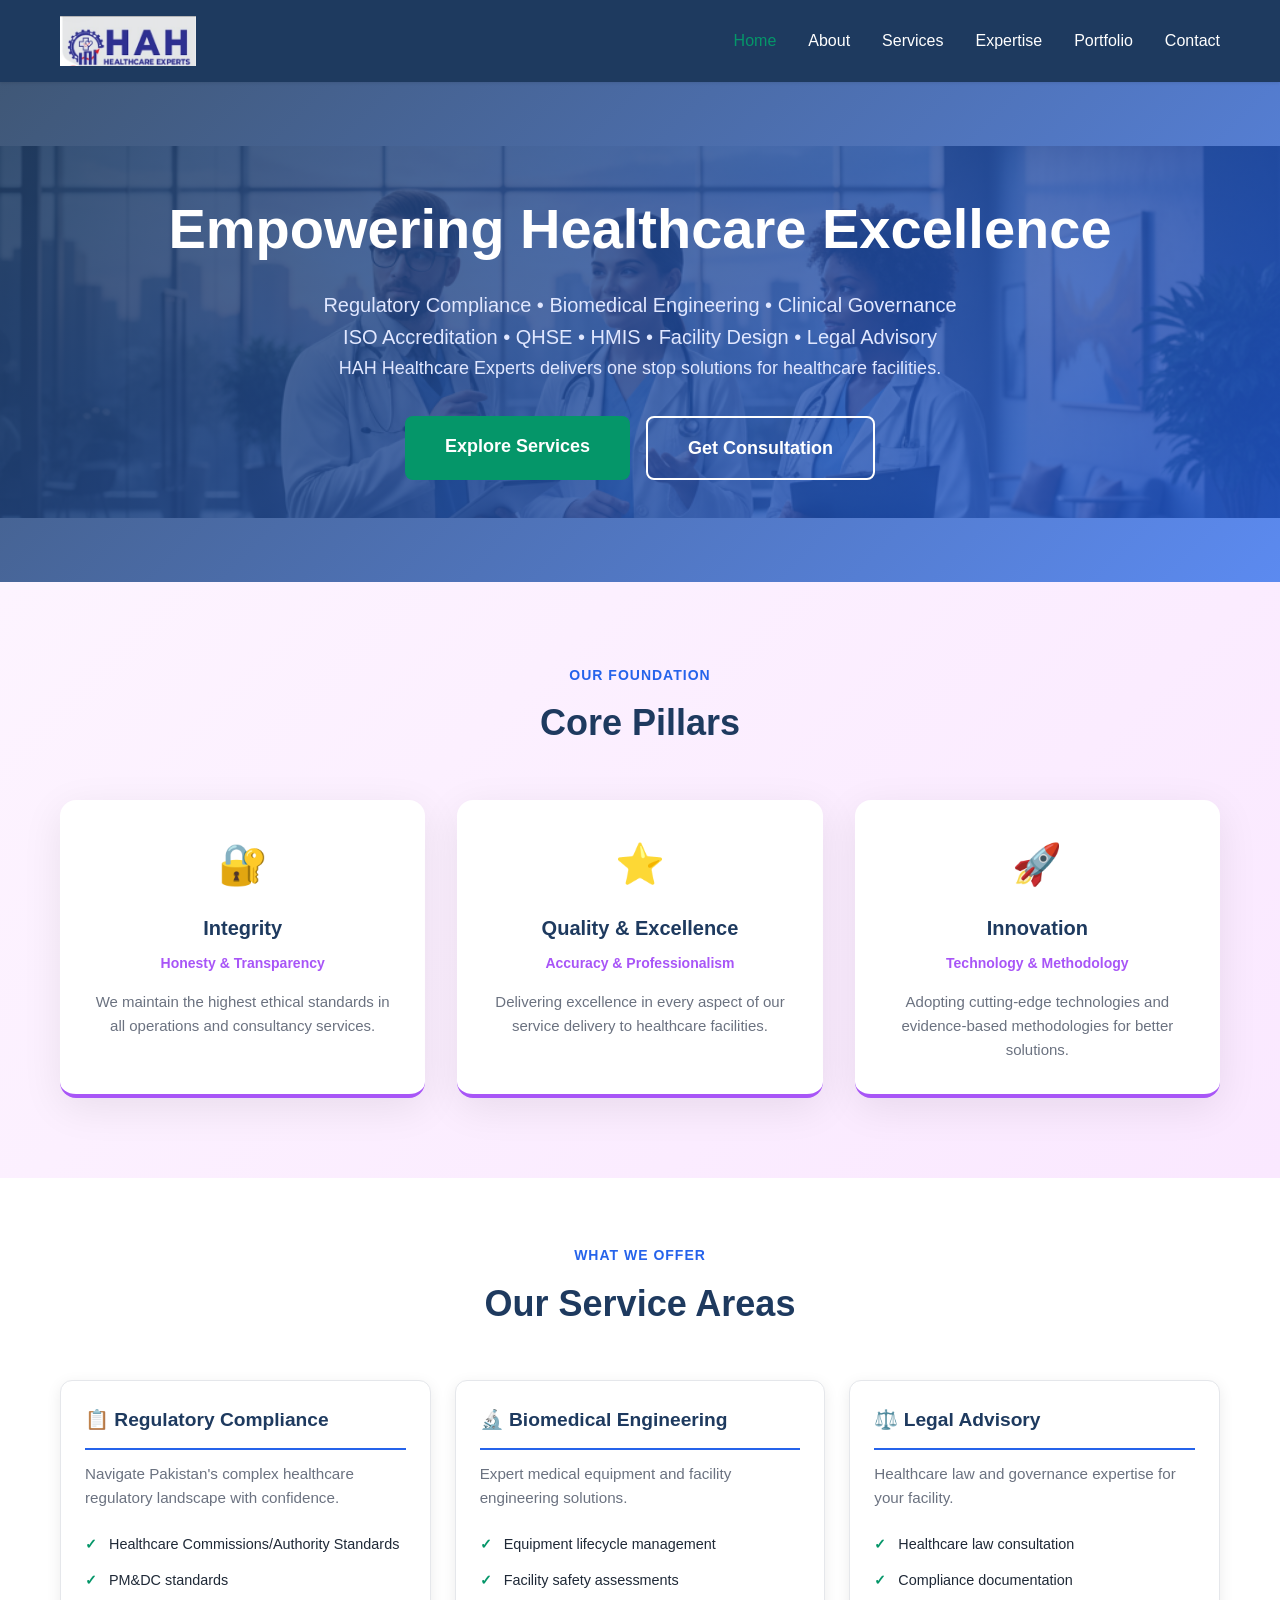
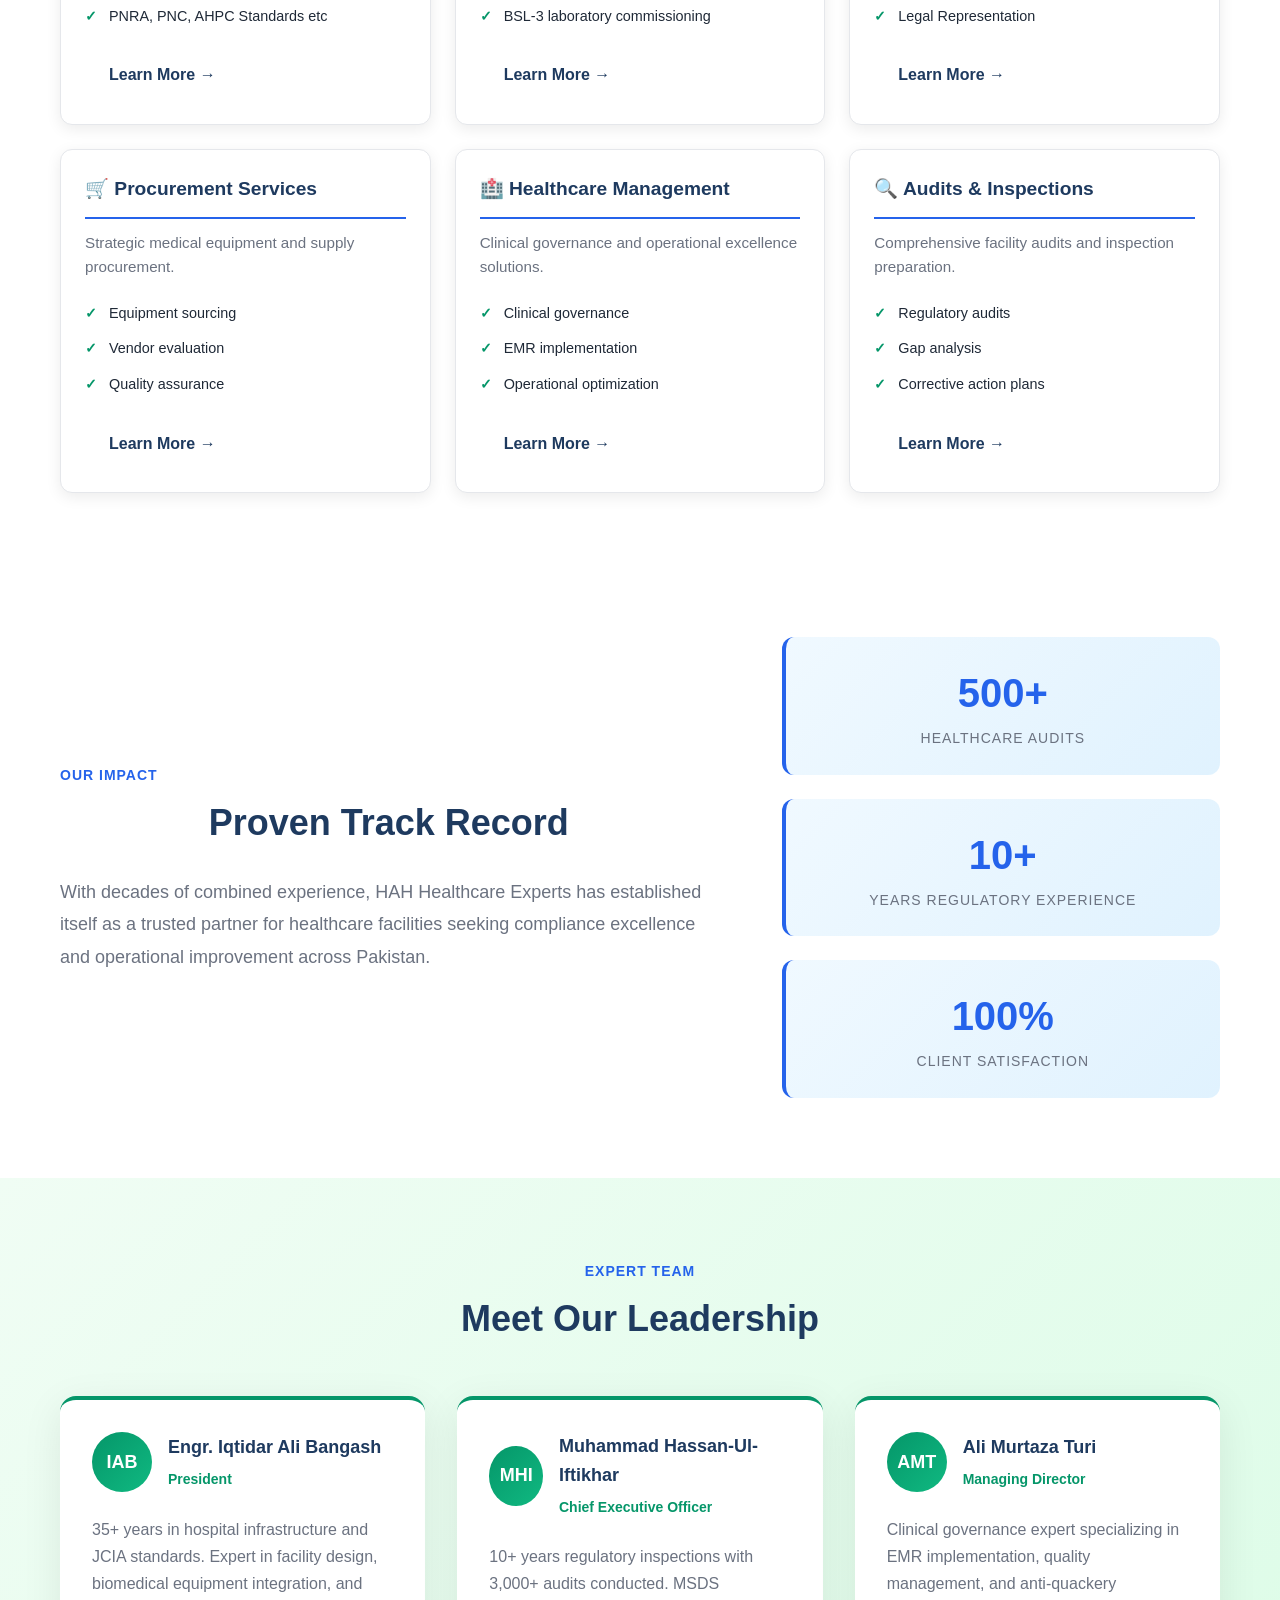
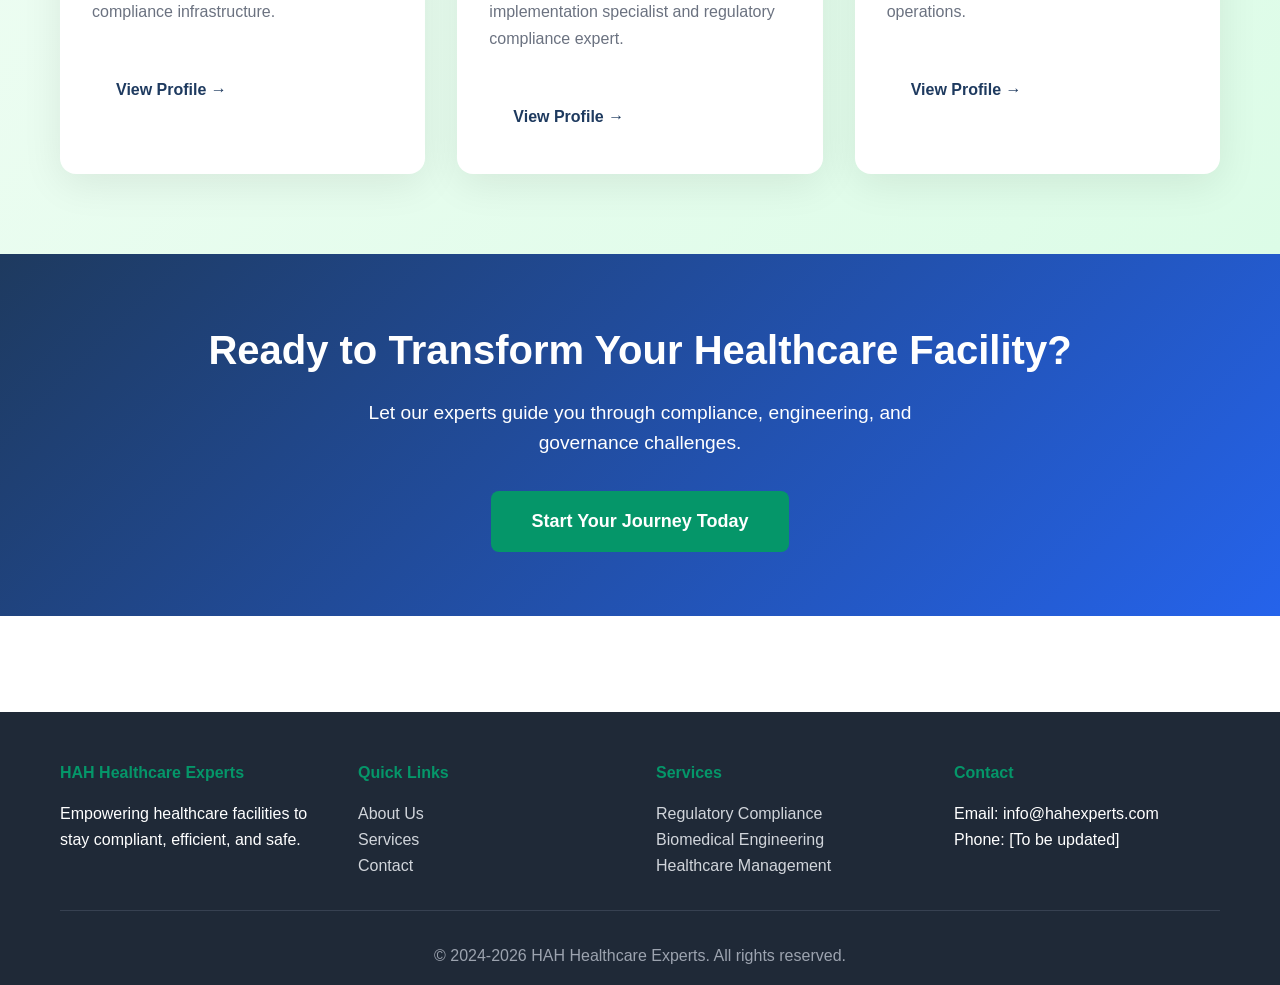
==== commit 08eb729d: "added changes from the website changes document" ====
--- a/public_html/index.html
+++ b/public_html/index.html
@@ -31,7 +31,8 @@
             <div class="container">
                 <h1>Empowering Healthcare Excellence</h1>
                 <p class="hero-subtitle">Regulatory Compliance • Biomedical Engineering • Clinical Governance</p>
-                <p class="hero-description">HAH Healthcare Experts delivers comprehensive solutions to keep healthcare facilities compliant, efficient, and safe across Pakistan and internationally.</p>
+                <p class="hero-subtitle">ISO Accreditation • QHSE • HMIS • Facility Design • Legal Advisory</p>
+                <p class="hero-description">HAH Healthcare Experts delivers one stop solutions for healthcare facilities.</p>
                 <div class="hero-buttons">
                     <a href="services.html" class="btn btn-primary btn-large">Explore Services</a>
                     <a href="contact.html" class="btn btn-outline-light btn-large">Get Consultation</a>
@@ -82,9 +83,9 @@
                     <h3>📋 Regulatory Compliance</h3>
                     <p>Navigate Pakistan's complex healthcare regulatory landscape with confidence.</p>
                     <ul>
-                        <li>IHRA & MSDS compliance</li>
+                        <li>Healthcare Commissions/Authority Standards</li>
                         <li>PM&DC standards</li>
-                        <li>Provincial commission requirements</li>
+                        <li>PNRA, PNC, AHPC Standards etc</li>
                     </ul>
                     <a href="compliance.html" class="btn btn-secondary">Learn More →</a>
                 </div>
@@ -104,7 +105,7 @@
                     <ul>
                         <li>Healthcare law consultation</li>
                         <li>Compliance documentation</li>
-                        <li>Governance frameworks</li>
+                        <li>Legal Representation</li>
                     </ul>
                     <a href="services.html" class="btn btn-secondary">Learn More →</a>
                 </div>
@@ -153,12 +154,8 @@
                 </div>
                 <div class="who-stats">
                     <div class="stat-item">
-                        <span class="stat-number">3,000+</span>
+                        <span class="stat-number">500+</span>
                         <span class="stat-label">Healthcare Audits</span>
-                    </div>
-                    <div class="stat-item">
-                        <span class="stat-number">35+</span>
-                        <span class="stat-label">Years Infrastructure Expertise</span>
                     </div>
                     <div class="stat-item">
                         <span class="stat-number">10+</span>
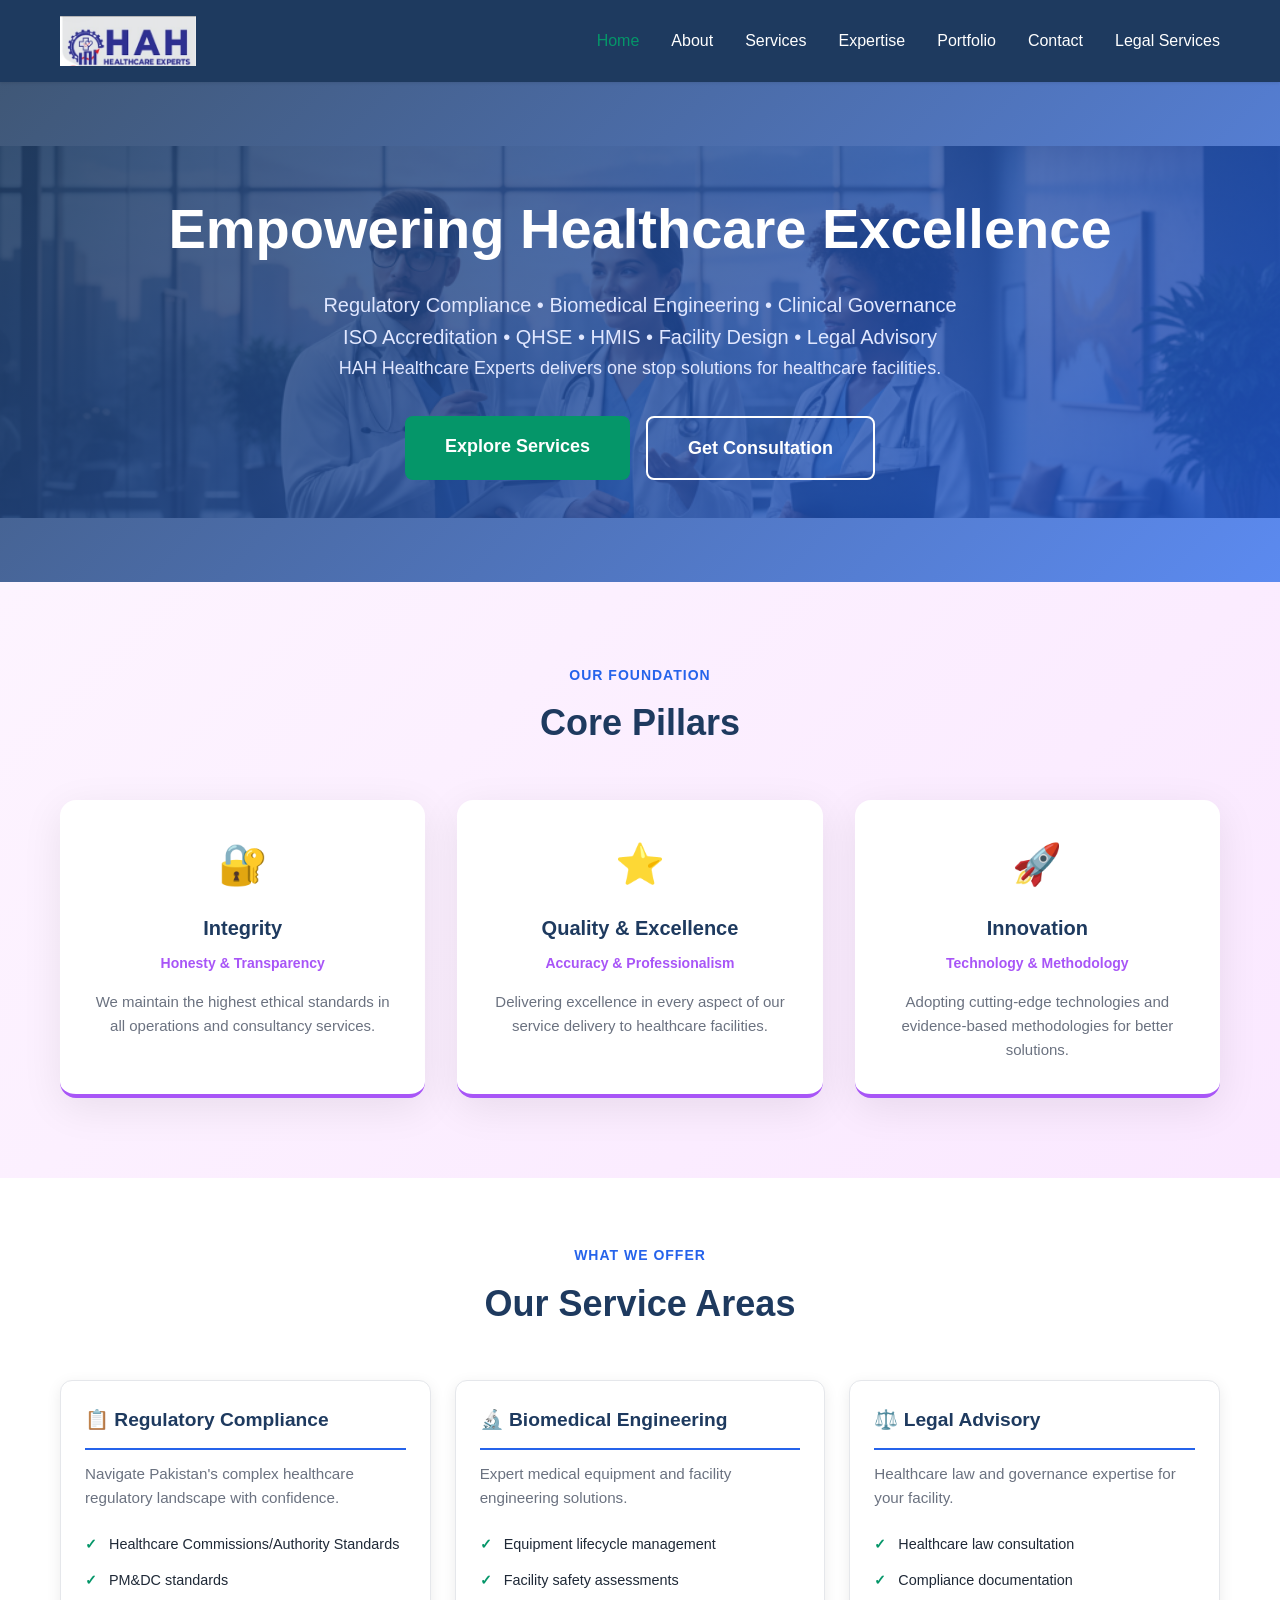
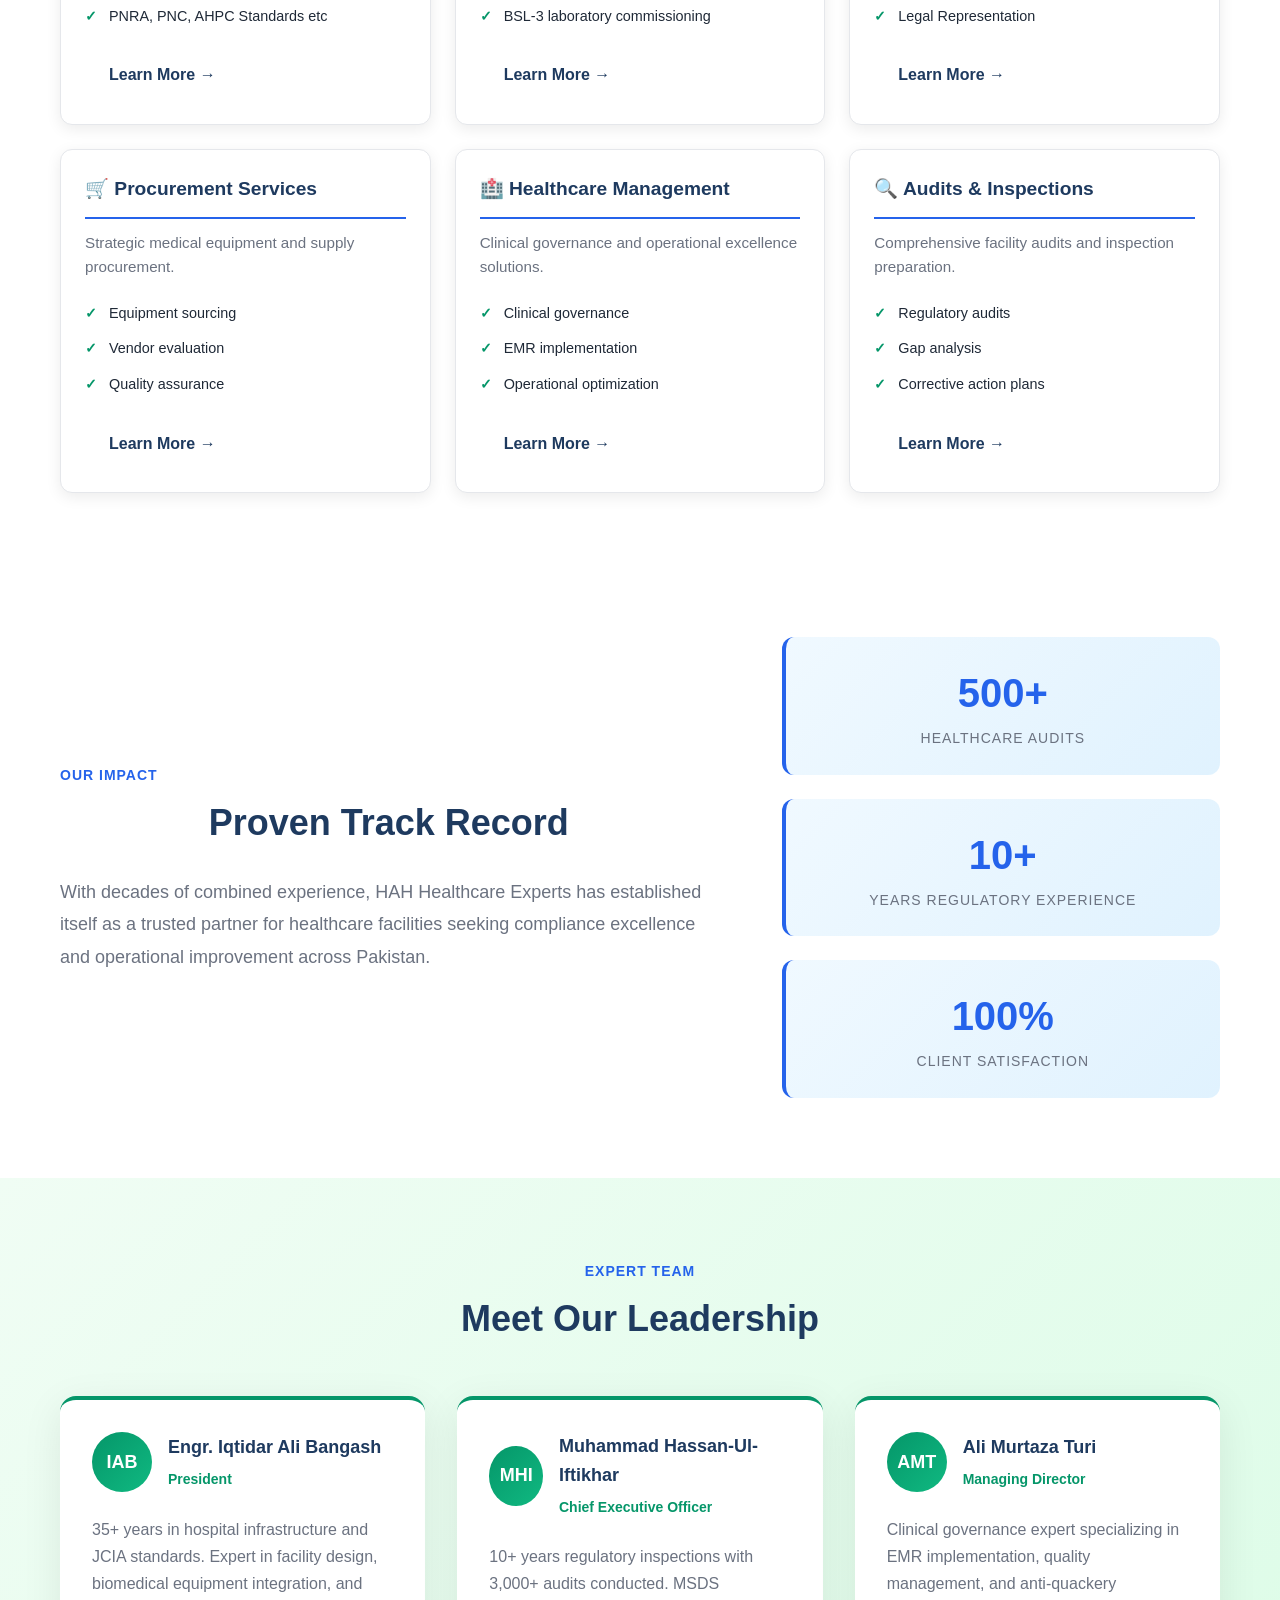
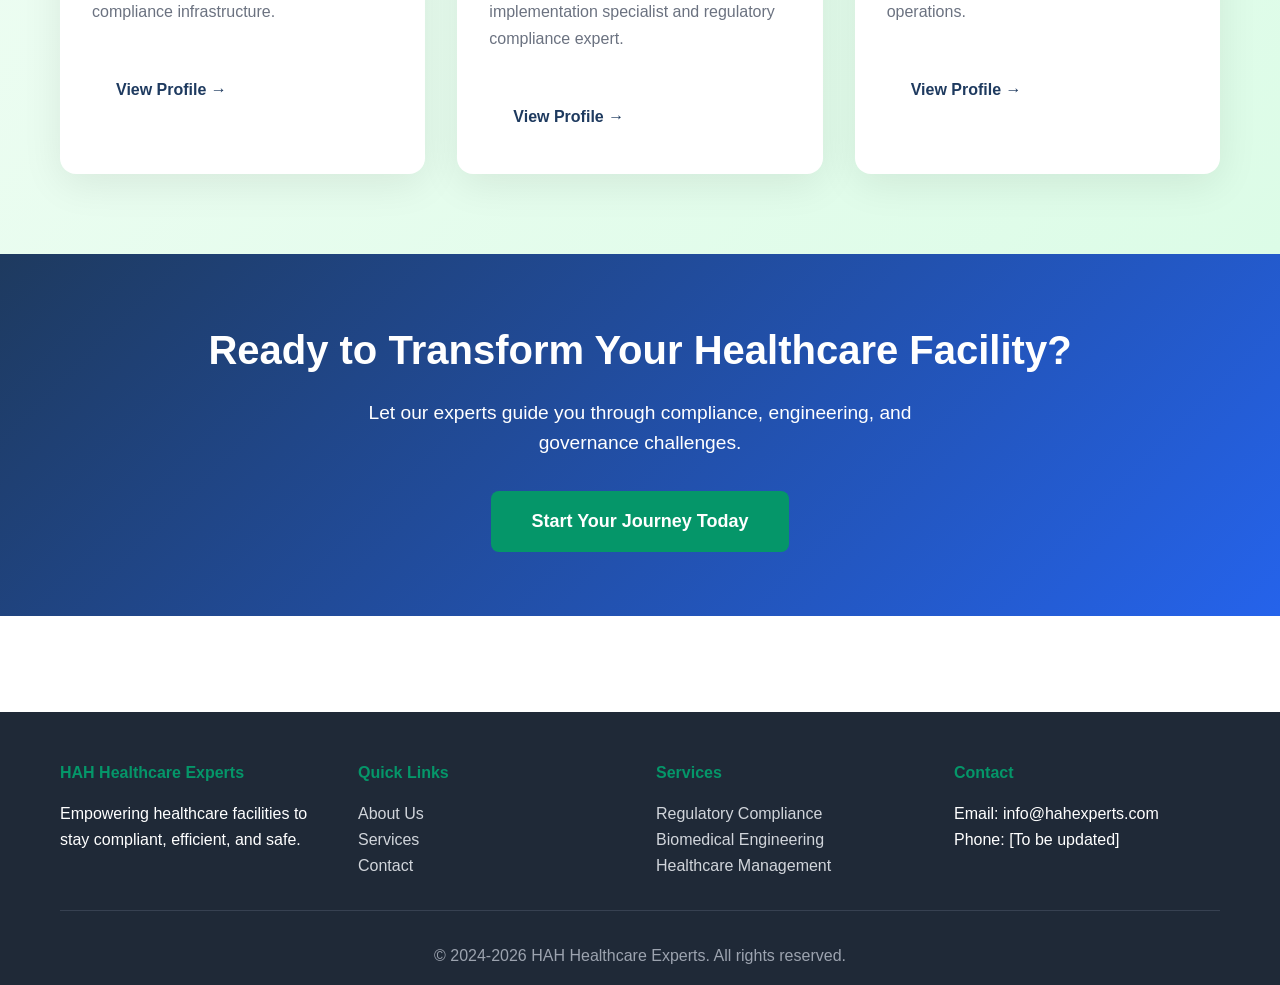
==== commit 1898f53f: "added legal services page" ====
--- a/public_html/index.html
+++ b/public_html/index.html
@@ -20,6 +20,7 @@
                 <li><a href="expertise.html">Expertise</a></li>
                 <li><a href="portfolio.html">Portfolio</a></li>
                 <li><a href="contact.html">Contact</a></li>
+                <li><a href="legal-services.html">Legal Services</a></li>
             </ul>
         </div>
     </nav>
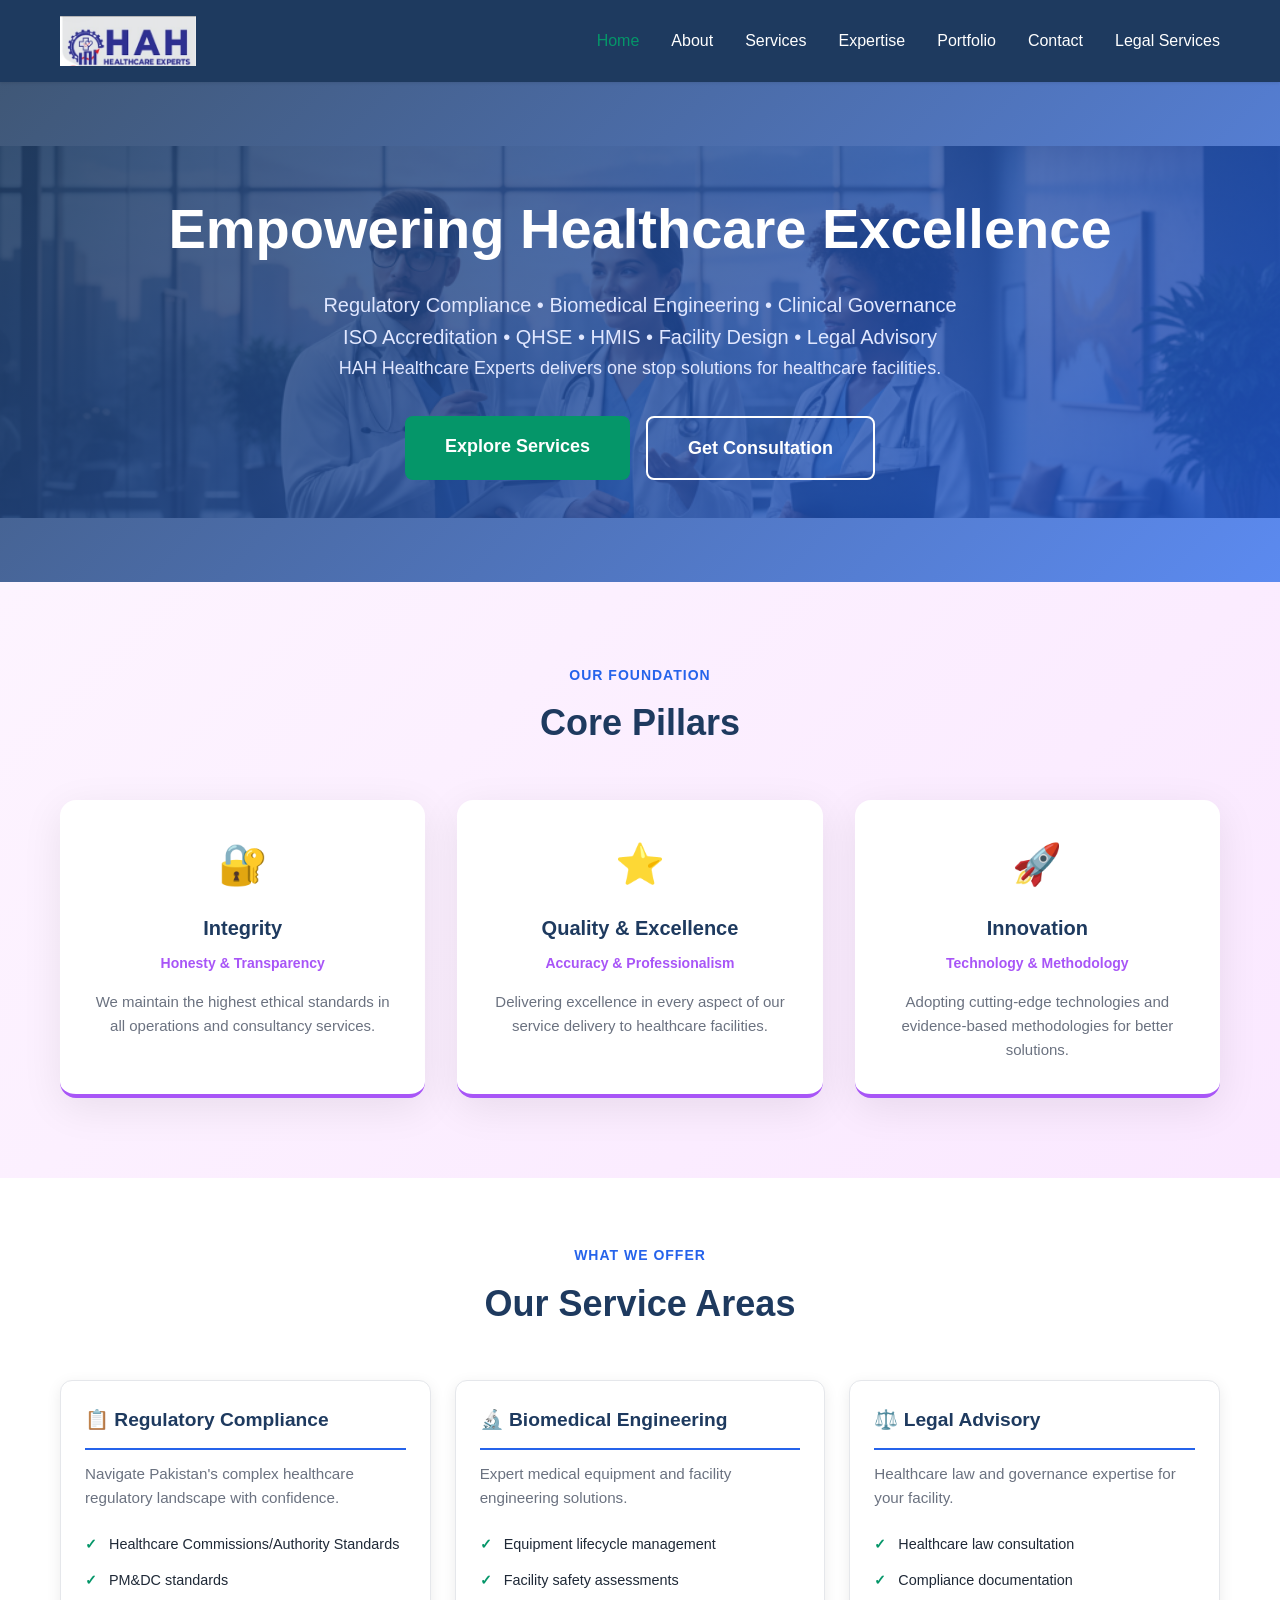
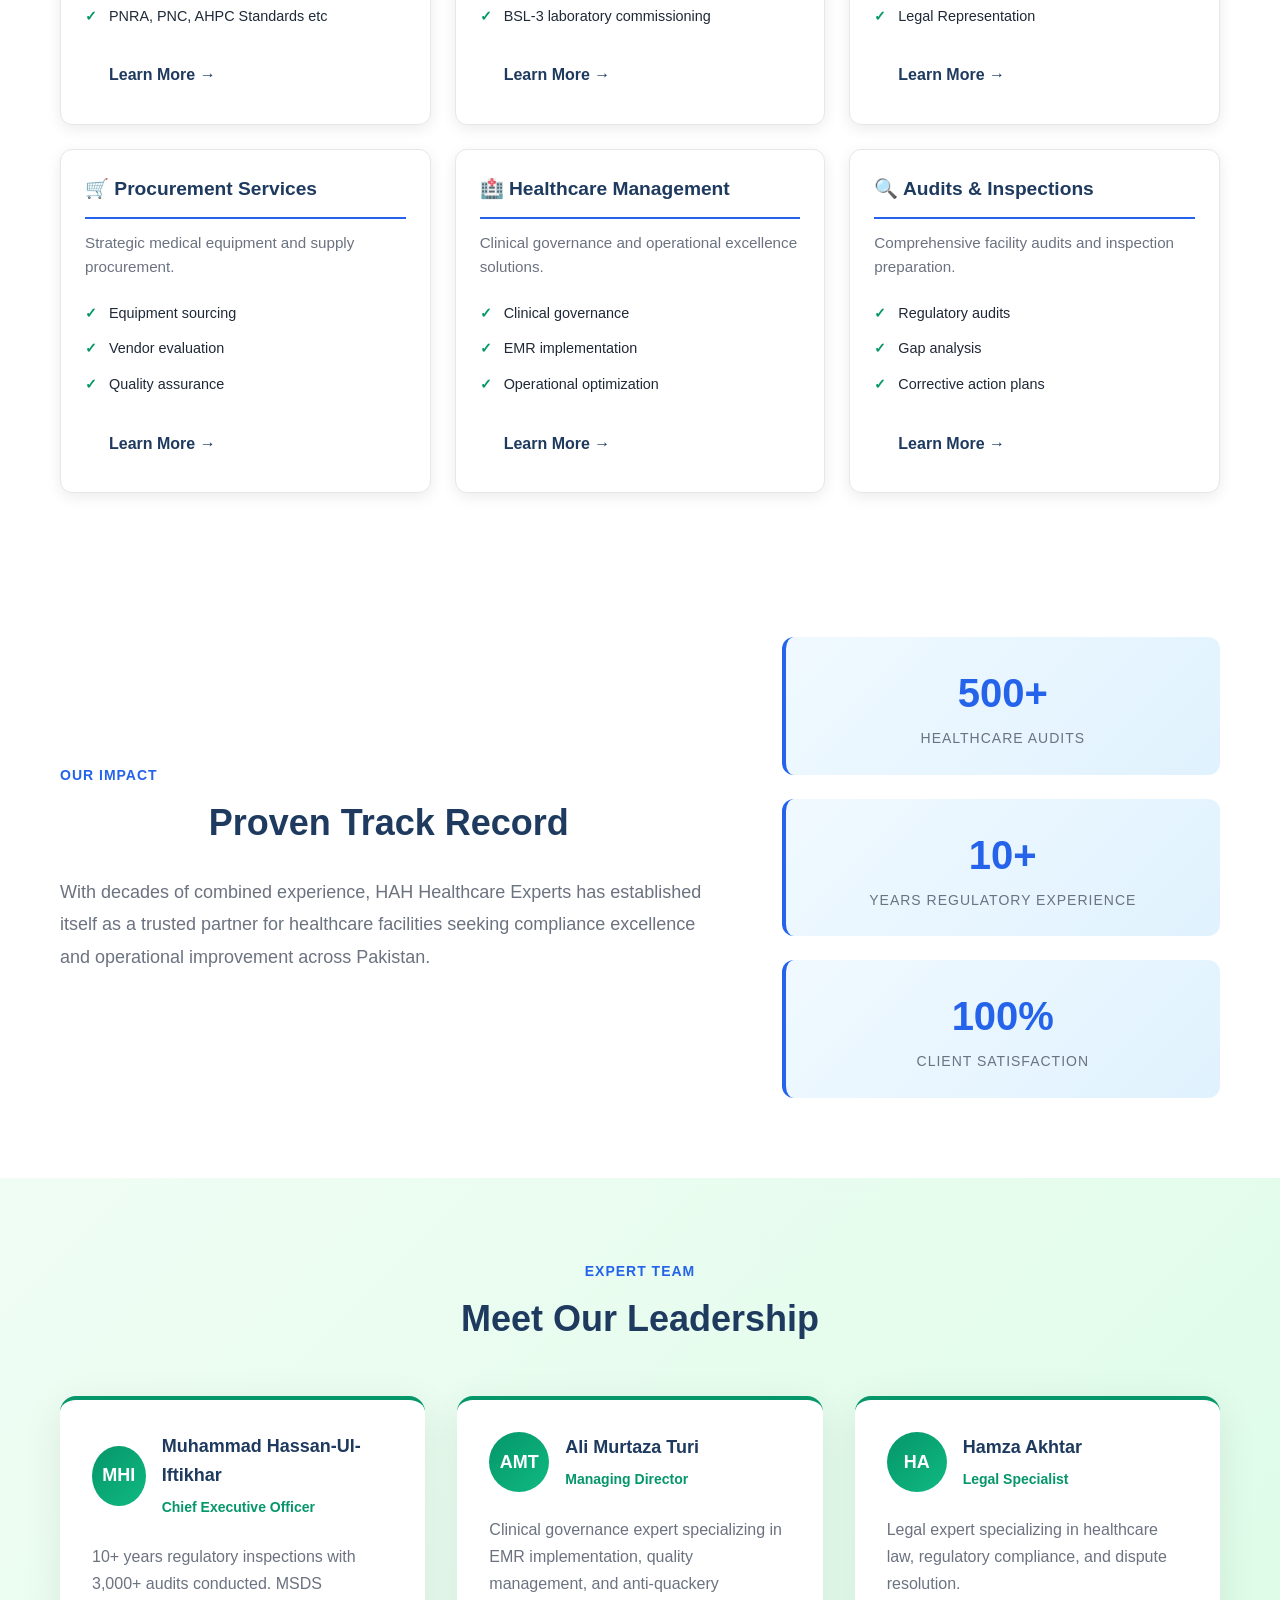
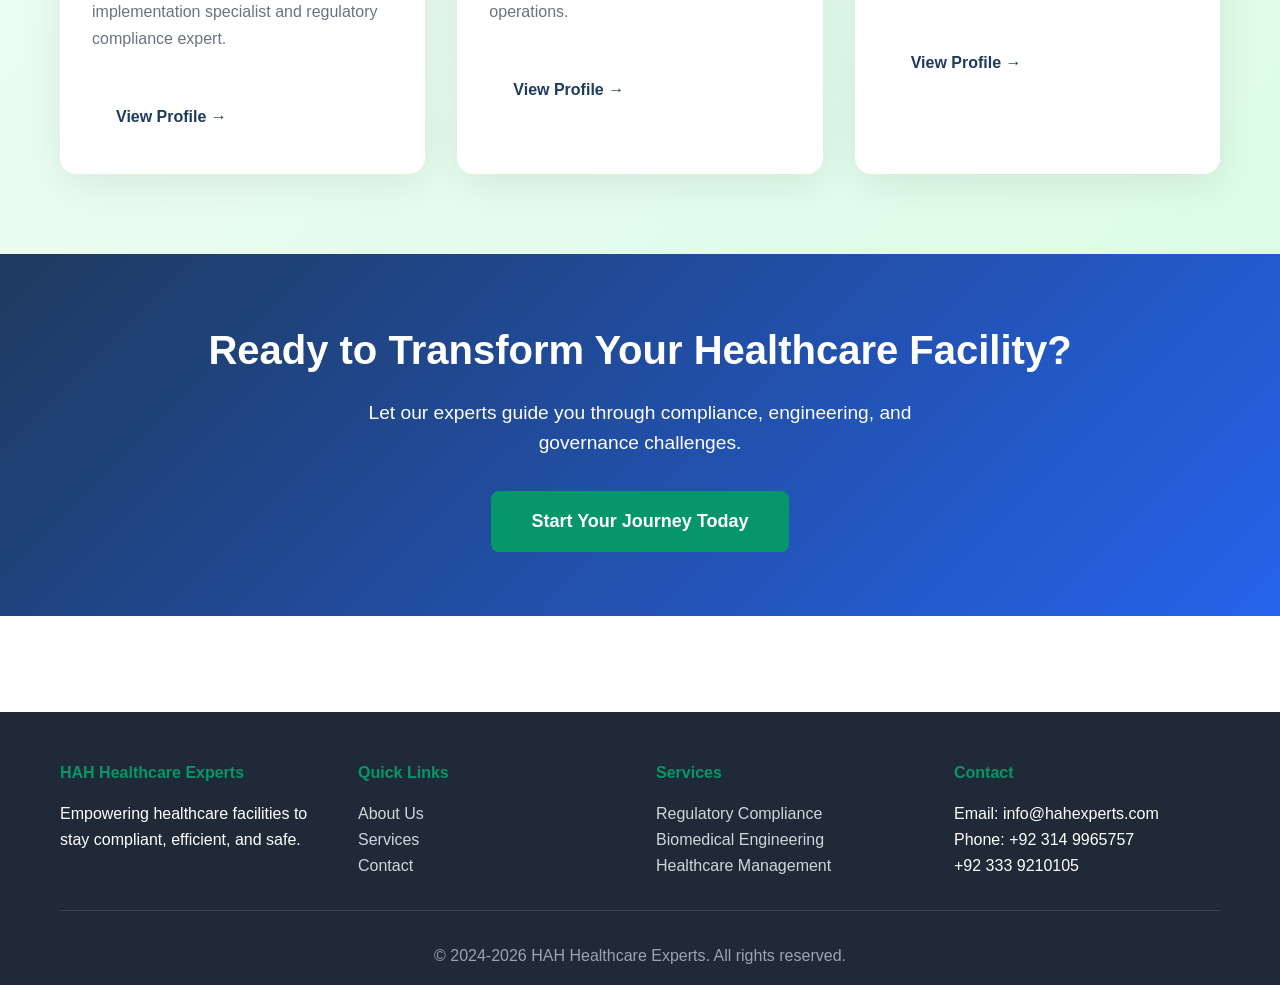
==== commit 9de8fb77: "added contact information" ====
--- a/public_html/index.html
+++ b/public_html/index.html
@@ -181,17 +181,6 @@
             <div class="team-cards">
                 <div class="team-card">
                     <div class="team-card-header">
-                        <div class="team-avatar">IAB</div>
-                        <div class="team-title-block">
-                            <h3>Engr. Iqtidar Ali Bangash</h3>
-                            <span class="team-role">President</span>
-                        </div>
-                    </div>
-                    <p class="team-bio">35+ years in hospital infrastructure and JCIA standards. Expert in facility design, biomedical equipment integration, and compliance infrastructure.</p>
-                    <a href="expertise.html" class="btn btn-secondary">View Profile →</a>
-                </div>
-                <div class="team-card">
-                    <div class="team-card-header">
                         <div class="team-avatar">MHI</div>
                         <div class="team-title-block">
                             <h3>Muhammad Hassan-Ul-Iftikhar</h3>
@@ -212,6 +201,17 @@
                     <p class="team-bio">Clinical governance expert specializing in EMR implementation, quality management, and anti-quackery operations.</p>
                     <a href="expertise.html" class="btn btn-secondary">View Profile →</a>
                 </div>
+                <div class="team-card">
+                    <div class="team-card-header">
+                        <div class="team-avatar">HA</div>
+                        <div class="team-title-block">
+                            <h3>Hamza Akhtar</h3>
+                            <span class="team-role">Legal Specialist</span>
+                        </div>
+                    </div>
+                    <p class="team-bio">Legal expert specializing in healthcare law, regulatory compliance, and dispute resolution.</p>
+                    <a href="expertise.html" class="btn btn-secondary">View Profile →</a>
+                </div>
             </div>
         </div>
     </section>
@@ -252,7 +252,7 @@
                 <div class="footer-section">
                     <h4>Contact</h4>
                     <p>Email: info@hahexperts.com</p>
-                    <p>Phone: [To be updated]</p>
+                    <p>Phone: +92 314 9965757<br>+92 333 9210105</p>
                 </div>
             </div>
             <div class="footer-bottom">
